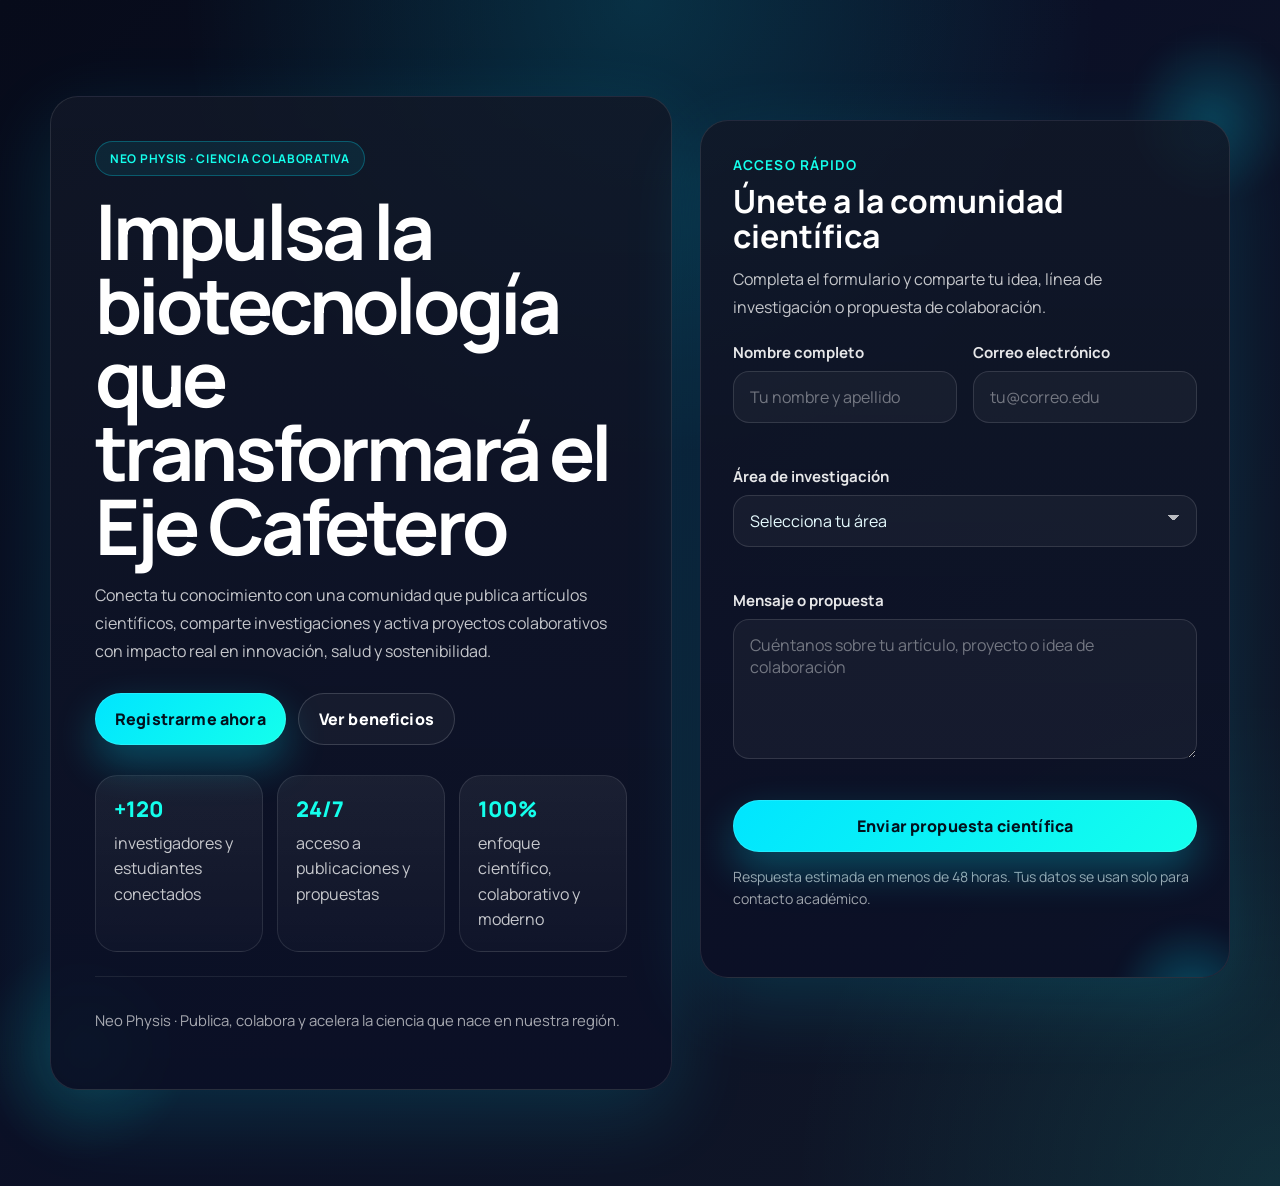
==== index.html @ 14979bfb "Quiz Frontend" ====
<!DOCTYPE html>
<html lang="es">
<head>
  <meta charset="UTF-8" />
  <meta name="viewport" content="width=device-width, initial-scale=1.0" />
  <meta name="description" content="Neo Physis: sección CTA con formulario para investigadores, estudiantes y divulgadores científicos." />
  <title>Neo Physis | CTA y Formulario</title>
  <link rel="preconnect" href="https://fonts.googleapis.com" />
  <link rel="preconnect" href="https://fonts.gstatic.com" crossorigin />
  <link href="https://fonts.googleapis.com/css2?family=Manrope:wght@400;500;600;700;800&display=swap" rel="stylesheet" />
  <link rel="stylesheet" href="styles.css" />
</head>
<body>
  <!-- Sección independiente, lista para incrustar en una landing page completa -->
  <main>
    <section class="neo-physis-cta" id="neo-physis-cta" aria-labelledby="neo-physis-cta-title">
      <div class="neo-physis-cta__orb neo-physis-cta__orb--one" aria-hidden="true"></div>
      <div class="neo-physis-cta__orb neo-physis-cta__orb--two" aria-hidden="true"></div>
      <div class="neo-physis-cta__grid" aria-hidden="true"></div>

      <div class="neo-physis-cta__container">
        <div class="neo-physis-cta__content">
          <span class="neo-physis-cta__eyebrow">Neo Physis · Ciencia colaborativa</span>

          <h1 class="neo-physis-cta__title" id="neo-physis-cta-title">
            Impulsa la biotecnología que transformará el Eje Cafetero
          </h1>

          <p class="neo-physis-cta__description">
            Conecta tu conocimiento con una comunidad que publica artículos científicos,
            comparte investigaciones y activa proyectos colaborativos con impacto real en
            innovación, salud y sostenibilidad.
          </p>

          <div class="neo-physis-cta__actions">
            <a class="neo-physis-cta__button neo-physis-cta__button--primary" href="#neo-physis-form">
              Registrarme ahora
            </a>
            <a class="neo-physis-cta__button neo-physis-cta__button--secondary" href="#neo-physis-benefits">
              Ver beneficios
            </a>
          </div>

          <div class="neo-physis-cta__benefits" id="neo-physis-benefits" aria-label="Beneficios de Neo Physis">
            <article class="neo-physis-cta__benefit-card">
              <span class="neo-physis-cta__benefit-value">+120</span>
              <p class="neo-physis-cta__benefit-text">investigadores y estudiantes conectados</p>
            </article>
            <article class="neo-physis-cta__benefit-card">
              <span class="neo-physis-cta__benefit-value">24/7</span>
              <p class="neo-physis-cta__benefit-text">acceso a publicaciones y propuestas</p>
            </article>
            <article class="neo-physis-cta__benefit-card">
              <span class="neo-physis-cta__benefit-value">100%</span>
              <p class="neo-physis-cta__benefit-text">enfoque científico, colaborativo y moderno</p>
            </article>
          </div>

          <footer class="neo-physis-cta__footer">
            <p>Neo Physis · Publica, colabora y acelera la ciencia que nace en nuestra región.</p>
          </footer>
        </div>

        <div class="neo-physis-form-card">
          <div class="neo-physis-form-card__header">
            <span class="neo-physis-form-card__tag">Acceso rápido</span>
            <h2 class="neo-physis-form-card__title">Únete a la comunidad científica</h2>
            <p class="neo-physis-form-card__text">
              Completa el formulario y comparte tu idea, línea de investigación o propuesta de colaboración.
            </p>
          </div>

          <form class="neo-physis-form" id="neo-physis-form" novalidate>
            <div class="neo-physis-form__grid">
              <div class="neo-physis-form__field">
                <label class="neo-physis-form__label" for="name">Nombre completo</label>
                <input class="neo-physis-form__input" type="text" id="name" name="name" placeholder="Tu nombre y apellido" required minlength="3" autocomplete="name" />
                <span class="neo-physis-form__feedback" aria-live="polite"></span>
              </div>

              <div class="neo-physis-form__field">
                <label class="neo-physis-form__label" for="email">Correo electrónico</label>
                <input class="neo-physis-form__input" type="email" id="email" name="email" placeholder="tu@correo.edu" required autocomplete="email" />
                <span class="neo-physis-form__feedback" aria-live="polite"></span>
              </div>

              <div class="neo-physis-form__field neo-physis-form__field--full">
                <label class="neo-physis-form__label" for="area">Área de investigación</label>
                <select class="neo-physis-form__input neo-physis-form__select" id="area" name="area" required>
                  <option value="" selected>Selecciona tu área</option>
                  <option value="biotecnologia-vegetal">Biotecnología vegetal</option>
                  <option value="microbiologia">Microbiología</option>
                  <option value="bioinformatica">Bioinformática</option>
                  <option value="salud-publica">Salud pública</option>
                  <option value="ciencias-ambientales">Ciencias ambientales</option>
                  <option value="otra">Otra área</option>
                </select>
                <span class="neo-physis-form__feedback" aria-live="polite"></span>
              </div>

              <div class="neo-physis-form__field neo-physis-form__field--full">
                <label class="neo-physis-form__label" for="message">Mensaje o propuesta</label>
                <textarea class="neo-physis-form__input neo-physis-form__textarea" id="message" name="message" rows="5" placeholder="Cuéntanos sobre tu artículo, proyecto o idea de colaboración" required minlength="20"></textarea>
                <span class="neo-physis-form__feedback" aria-live="polite"></span>
              </div>
            </div>

            <button class="neo-physis-form__submit" type="submit">
              Enviar propuesta científica
            </button>

            <p class="neo-physis-form__hint">Respuesta estimada en menos de 48 horas. Tus datos se usan solo para contacto académico.</p>
            <p class="neo-physis-form__status" id="neo-physis-form-status" aria-live="polite"></p>
          </form>
        </div>
      </div>
    </section>
  </main>

  <script src="script.js"></script>
</body>
</html>
---- styles.css ----
:root {
  color-scheme: dark;
  --bg: #0b1026;
  --bg-soft: rgba(17, 24, 39, 0.76);
  --panel: rgba(17, 24, 39, 0.78);
  --panel-border: rgba(255, 255, 255, 0.1);
  --text: #ffffff;
  --text-muted: rgba(255, 255, 255, 0.76);
  --accent: #00e5ff;
  --accent-strong: #14ffec;
  --accent-deep: #4ddcff;
  --danger: #ff6b6b;
  --success: #4dffb0;
  --shadow: 0 24px 80px rgba(0, 229, 255, 0.14);
  --radius-xl: 28px;
  --radius-lg: 22px;
  --radius-md: 16px;
  --radius-sm: 12px;
  --transition: 220ms ease;
  --font: 'Manrope', system-ui, -apple-system, BlinkMacSystemFont, 'Segoe UI', sans-serif;
}

* {
  box-sizing: border-box;
}

html {
  scroll-behavior: smooth;
}

body {
  margin: 0;
  min-height: 100vh;
  font-family: var(--font);
  color: var(--text);
  background:
    radial-gradient(circle at top, rgba(0, 229, 255, 0.16), transparent 34%),
    radial-gradient(circle at bottom right, rgba(20, 255, 236, 0.1), transparent 28%),
    linear-gradient(135deg, #070b1a 0%, #0b1026 45%, #111827 100%);
}

img,
svg {
  display: block;
  max-width: 100%;
}

a {
  color: inherit;
  text-decoration: none;
}

button,
input,
select,
textarea {
  font: inherit;
}

.neo-physis-cta {
  position: relative;
  overflow: hidden;
  padding: 72px 20px;
}

.neo-physis-cta__container {
  position: relative;
  z-index: 1;
  display: grid;
  gap: 24px;
  max-width: 1180px;
  margin: 0 auto;
}

.neo-physis-cta__content,
.neo-physis-form-card {
  border: 1px solid var(--panel-border);
  border-radius: var(--radius-xl);
  background: linear-gradient(180deg, rgba(17, 24, 39, 0.86), rgba(11, 16, 38, 0.92));
  backdrop-filter: blur(20px);
  box-shadow: var(--shadow);
}

.neo-physis-cta__content {
  padding: 28px;
}

.neo-physis-cta__eyebrow {
  display: inline-flex;
  align-items: center;
  gap: 10px;
  margin-bottom: 18px;
  padding: 8px 14px;
  border: 1px solid rgba(0, 229, 255, 0.28);
  border-radius: 999px;
  color: var(--accent-strong);
  background: rgba(0, 229, 255, 0.08);
  letter-spacing: 0.06em;
  text-transform: uppercase;
  font-size: 0.75rem;
  font-weight: 700;
}

.neo-physis-cta__title {
  margin: 0;
  max-width: 14ch;
  font-size: clamp(2.4rem, 7vw, 4.8rem);
  line-height: 0.96;
  letter-spacing: -0.05em;
}

.neo-physis-cta__description {
  margin: 18px 0 0;
  max-width: 60ch;
  color: var(--text-muted);
  font-size: 1rem;
  line-height: 1.75;
}

.neo-physis-cta__actions {
  display: flex;
  flex-direction: column;
  gap: 12px;
  margin-top: 28px;
}

.neo-physis-cta__button,
.neo-physis-form__submit {
  position: relative;
  display: inline-flex;
  align-items: center;
  justify-content: center;
  min-height: 52px;
  padding: 0 20px;
  border: 0;
  border-radius: 999px;
  font-weight: 800;
  letter-spacing: 0.01em;
  transition: transform var(--transition), box-shadow var(--transition), border-color var(--transition), background var(--transition);
  cursor: pointer;
}

.neo-physis-cta__button::before,
.neo-physis-form__submit::before {
  content: '';
  position: absolute;
  inset: 0;
  border-radius: inherit;
  background: linear-gradient(135deg, rgba(255, 255, 255, 0.2), transparent 55%);
  opacity: 0;
  transition: opacity var(--transition);
}

.neo-physis-cta__button:hover,
.neo-physis-cta__button:focus-visible,
.neo-physis-form__submit:hover,
.neo-physis-form__submit:focus-visible {
  transform: translateY(-2px);
}

.neo-physis-cta__button:hover::before,
.neo-physis-cta__button:focus-visible::before,
.neo-physis-form__submit:hover::before,
.neo-physis-form__submit:focus-visible::before {
  opacity: 1;
}

.neo-physis-cta__button:focus-visible,
.neo-physis-form__submit:focus-visible,
.neo-physis-form__input:focus-visible {
  outline: 3px solid rgba(20, 255, 236, 0.25);
  outline-offset: 3px;
}

.neo-physis-cta__button--primary,
.neo-physis-form__submit {
  color: #03111d;
  background: linear-gradient(135deg, var(--accent), var(--accent-strong));
  box-shadow: 0 18px 40px rgba(0, 229, 255, 0.28), 0 0 0 1px rgba(255, 255, 255, 0.12) inset;
}

.neo-physis-cta__button--secondary {
  color: var(--text);
  border: 1px solid rgba(255, 255, 255, 0.16);
  background: rgba(255, 255, 255, 0.04);
}

.neo-physis-cta__benefits {
  display: grid;
  gap: 14px;
  margin-top: 30px;
}

.neo-physis-cta__benefit-card {
  padding: 18px;
  border: 1px solid rgba(255, 255, 255, 0.1);
  border-radius: var(--radius-lg);
  background: linear-gradient(180deg, rgba(255, 255, 255, 0.06), rgba(255, 255, 255, 0.02));
  transition: transform var(--transition), border-color var(--transition), background var(--transition);
}

.neo-physis-cta__benefit-card:hover {
  transform: translateY(-4px);
  border-color: rgba(0, 229, 255, 0.28);
  background: linear-gradient(180deg, rgba(0, 229, 255, 0.08), rgba(255, 255, 255, 0.03));
}

.neo-physis-cta__benefit-value {
  display: block;
  margin-bottom: 8px;
  color: var(--accent-strong);
  font-size: 1.35rem;
  font-weight: 800;
}

.neo-physis-cta__benefit-text {
  margin: 0;
  color: var(--text-muted);
  line-height: 1.6;
}

.neo-physis-cta__footer {
  margin-top: 24px;
  padding-top: 18px;
  border-top: 1px solid rgba(255, 255, 255, 0.08);
  color: rgba(255, 255, 255, 0.64);
  font-size: 0.93rem;
}

.neo-physis-form-card {
  position: relative;
  padding: 24px;
  overflow: hidden;
}

.neo-physis-form-card::after {
  content: '';
  position: absolute;
  inset: auto -8% -12% auto;
  width: 160px;
  height: 160px;
  border-radius: 50%;
  background: radial-gradient(circle, rgba(0, 229, 255, 0.28), transparent 68%);
  filter: blur(8px);
  pointer-events: none;
}

.neo-physis-form-card__header {
  margin-bottom: 20px;
}

.neo-physis-form-card__tag {
  display: inline-flex;
  margin-bottom: 10px;
  color: var(--accent-strong);
  font-size: 0.85rem;
  font-weight: 700;
  letter-spacing: 0.08em;
  text-transform: uppercase;
}

.neo-physis-form-card__title {
  margin: 0;
  font-size: clamp(1.55rem, 4vw, 2rem);
  line-height: 1.1;
}

.neo-physis-form-card__text {
  margin: 12px 0 0;
  color: var(--text-muted);
  line-height: 1.7;
}

.neo-physis-form {
  position: relative;
  z-index: 1;
}

.neo-physis-form__grid {
  display: grid;
  gap: 16px;
}

.neo-physis-form__field {
  position: relative;
}

.neo-physis-form__field--full {
  grid-column: 1 / -1;
}

.neo-physis-form__label {
  display: inline-block;
  margin-bottom: 8px;
  color: rgba(255, 255, 255, 0.9);
  font-size: 0.94rem;
  font-weight: 700;
}

.neo-physis-form__input {
  width: 100%;
  min-height: 52px;
  padding: 14px 16px;
  border: 1px solid rgba(255, 255, 255, 0.12);
  border-radius: var(--radius-md);
  color: var(--text);
  background: rgba(255, 255, 255, 0.04);
  transition: border-color var(--transition), box-shadow var(--transition), background var(--transition), transform var(--transition);
}

.neo-physis-form__input::placeholder {
  color: rgba(255, 255, 255, 0.4);
}

.neo-physis-form__input:hover {
  border-color: rgba(0, 229, 255, 0.32);
}

.neo-physis-form__input:focus {
  border-color: rgba(20, 255, 236, 0.85);
  background: rgba(255, 255, 255, 0.07);
}

.neo-physis-form__textarea {
  resize: vertical;
  min-height: 140px;
}

.neo-physis-form__select {
  appearance: none;
  padding-right: 44px;
  color: #e6fbff;
  background-image:
    linear-gradient(45deg, transparent 50%, rgba(255, 255, 255, 0.7) 50%),
    linear-gradient(135deg, rgba(255, 255, 255, 0.7) 50%, transparent 50%);
  background-position:
    calc(100% - 22px) calc(50% - 3px),
    calc(100% - 16px) calc(50% - 3px);
  background-size: 6px 6px, 6px 6px;
  background-repeat: no-repeat;
}

.neo-physis-form__select option {
  color: #0b1026;
  background: #ffffff;
}

.neo-physis-form__select option:first-child {
  color: rgba(11, 16, 38, 0.62);
}

.neo-physis-form__feedback {
  display: block;
  min-height: 18px;
  margin-top: 8px;
  color: var(--danger);
  font-size: 0.82rem;
  line-height: 1.4;
}

.neo-physis-form__field.is-valid .neo-physis-form__input {
  border-color: rgba(77, 255, 176, 0.55);
  box-shadow: 0 0 0 1px rgba(77, 255, 176, 0.12) inset;
}

.neo-physis-form__field.is-invalid .neo-physis-form__input {
  border-color: rgba(255, 107, 107, 0.7);
  box-shadow: 0 0 0 1px rgba(255, 107, 107, 0.12) inset;
}

.neo-physis-form__submit {
  width: 100%;
  margin-top: 10px;
}

.neo-physis-form__hint {
  margin: 14px 0 0;
  color: rgba(255, 255, 255, 0.62);
  font-size: 0.88rem;
  line-height: 1.6;
}

.neo-physis-form__status {
  min-height: 24px;
  margin: 10px 0 0;
  font-weight: 700;
}

.neo-physis-form__status.is-success {
  color: var(--success);
}

.neo-physis-form__status.is-error {
  color: var(--danger);
}

.neo-physis-cta__orb {
  position: absolute;
  border-radius: 50%;
  filter: blur(10px);
  pointer-events: none;
  animation: floatGlow 10s ease-in-out infinite;
}

.neo-physis-cta__orb--one {
  top: 32px;
  right: -18px;
  width: 170px;
  height: 170px;
  background: radial-gradient(circle, rgba(0, 229, 255, 0.22), transparent 70%);
}

.neo-physis-cta__orb--two {
  bottom: 24px;
  left: -28px;
  width: 220px;
  height: 220px;
  background: radial-gradient(circle, rgba(20, 255, 236, 0.14), transparent 70%);
  animation-delay: -4s;
}

.neo-physis-cta__grid {
  position: absolute;
  inset: 0;
  background-image:
    linear-gradient(rgba(255, 255, 255, 0.03) 1px, transparent 1px),
    linear-gradient(90deg, rgba(255, 255, 255, 0.03) 1px, transparent 1px);
  background-size: 42px 42px;
  mask-image: linear-gradient(180deg, rgba(0, 0, 0, 0.35), transparent 88%);
  opacity: 0.35;
}

.neo-physis-cta,
.neo-physis-cta__content,
.neo-physis-form-card {
  animation: fadeInUp 900ms ease both;
}

.neo-physis-cta__content {
  animation-delay: 120ms;
}

.neo-physis-form-card {
  animation-delay: 240ms;
}

@keyframes floatGlow {
  0%,
  100% {
    transform: translateY(0) scale(1);
  }
  50% {
    transform: translateY(-14px) scale(1.04);
  }
}

@keyframes fadeInUp {
  from {
    opacity: 0;
    transform: translateY(20px);
  }
  to {
    opacity: 1;
    transform: translateY(0);
  }
}

@media (min-width: 768px) {
  .neo-physis-cta {
    padding: 96px 32px;
  }

  .neo-physis-cta__container {
    gap: 28px;
  }

  .neo-physis-cta__content {
    padding: 36px;
  }

  .neo-physis-cta__actions {
    flex-direction: row;
    flex-wrap: wrap;
  }

  .neo-physis-cta__benefits {
    grid-template-columns: repeat(3, minmax(0, 1fr));
  }

  .neo-physis-form-card {
    padding: 32px;
  }

  .neo-physis-form__grid {
    grid-template-columns: repeat(2, minmax(0, 1fr));
  }
}

@media (min-width: 1100px) {
  .neo-physis-cta__container {
    grid-template-columns: 1.08fr 0.92fr;
    align-items: start;
  }

  .neo-physis-cta__content {
    padding: 44px;
  }

  .neo-physis-form-card {
    position: sticky;
    top: 24px;
  }
}

@media (prefers-reduced-motion: reduce) {
  html {
    scroll-behavior: auto;
  }

  *,
  *::before,
  *::after {
    animation-duration: 0.01ms !important;
    animation-iteration-count: 1 !important;
    transition-duration: 0.01ms !important;
  }
}
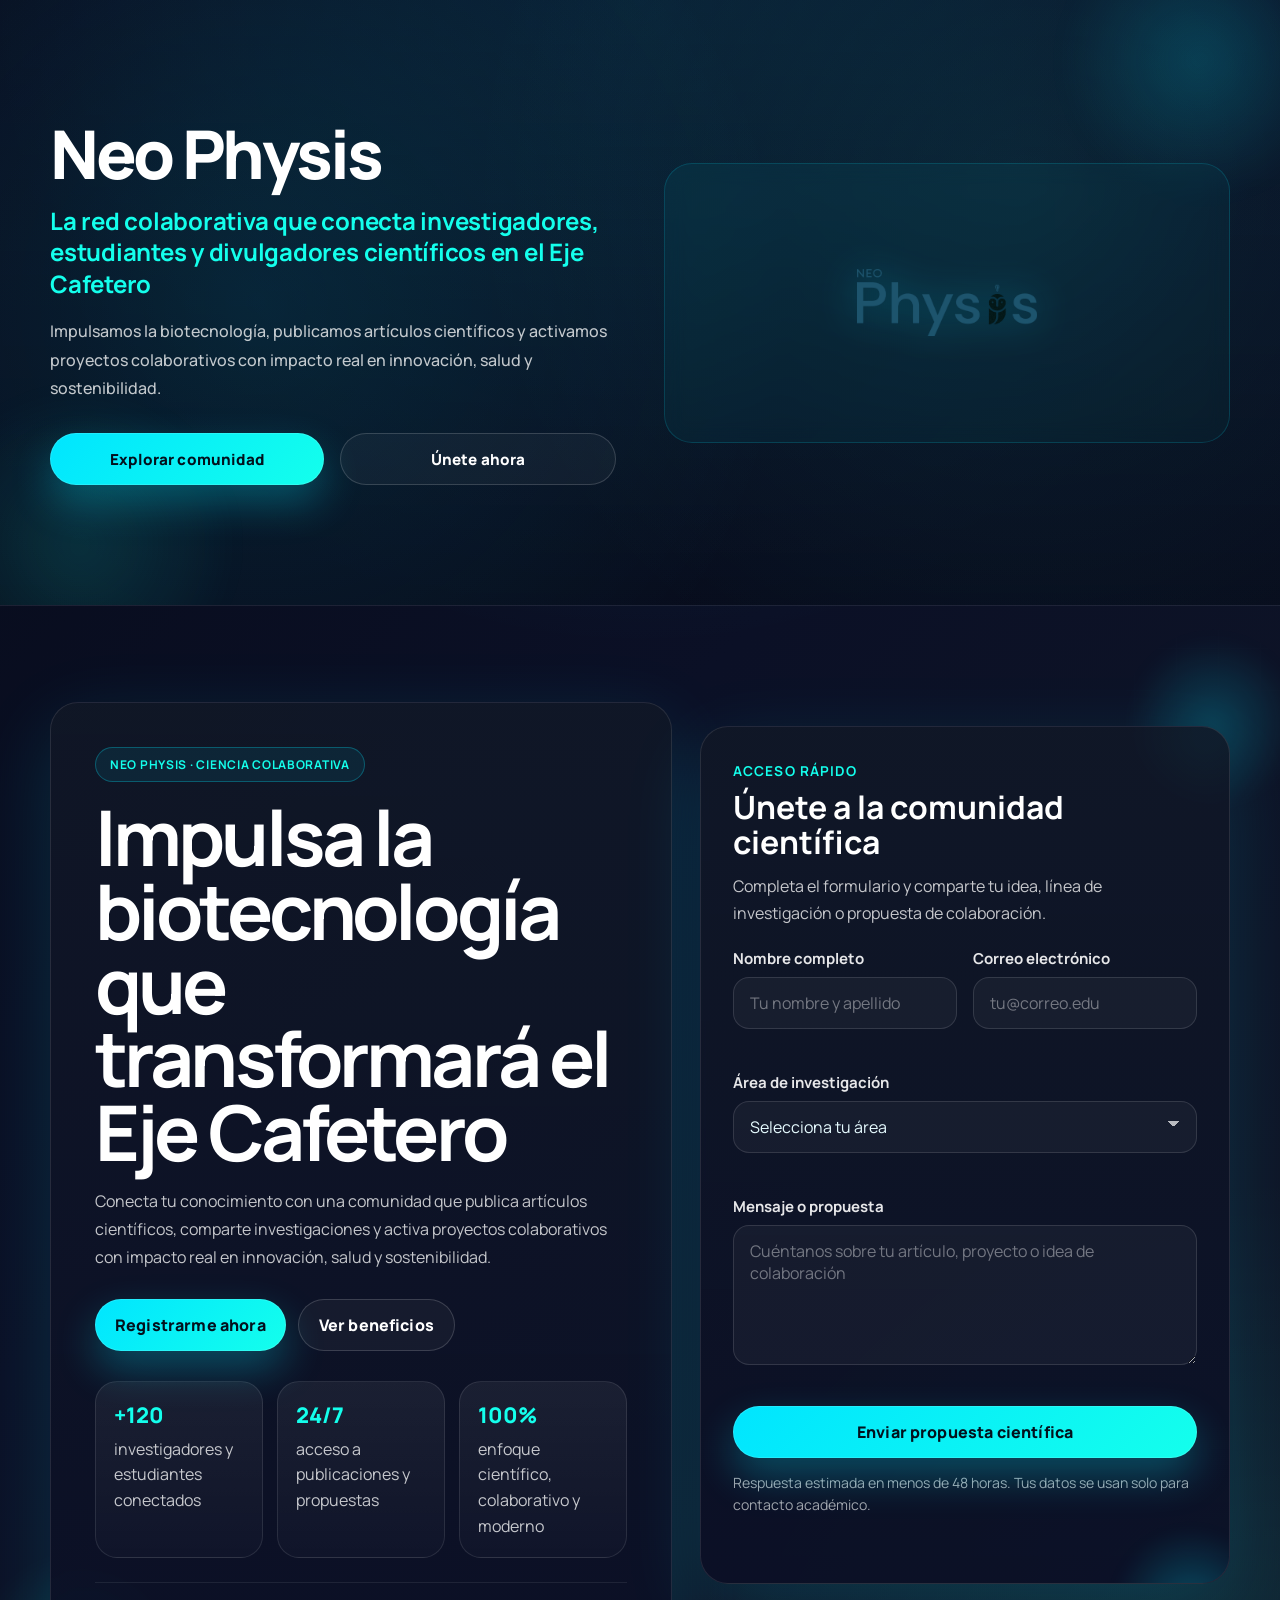
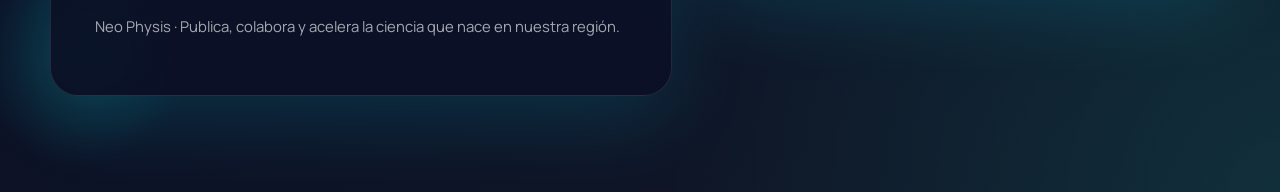
==== commit 239f4ce8: "feat: milomnz hero section developed, readme updated" ====
--- a/index.html
+++ b/index.html
@@ -11,8 +11,45 @@
   <link rel="stylesheet" href="styles.css" />
 </head>
 <body>
-  <!-- Sección independiente, lista para incrustar en una landing page completa -->
+  <!-- Sección de héroe con logo y propuesta de valor -->
   <main>
+    <header class="neo-physis-hero" id="neo-physis-hero" role="banner">
+      <div class="neo-physis-hero__container">
+        <div class="neo-physis-hero__content">
+          <div class="neo-physis-hero__logo-wrapper">
+            <img 
+              class="neo-physis-hero__logo" 
+              src="Logo2.png" 
+              alt="Logo Neo Physis - Ciencia colaborativa" 
+              width="120" 
+              height="120"
+              loading="eager"
+            />
+          </div>
+          
+          <div class="neo-physis-hero__text">
+            <h1 class="neo-physis-hero__main-title">Neo Physis</h1>
+            <p class="neo-physis-hero__subtitle">La red colaborativa que conecta investigadores, estudiantes y divulgadores científicos en el Eje Cafetero</p>
+            <p class="neo-physis-hero__description">Impulsamos la biotecnología, publicamos artículos científicos y activamos proyectos colaborativos con impacto real en innovación, salud y sostenibilidad.</p>
+            
+            <div class="neo-physis-hero__cta-buttons">
+              <a class="neo-physis-hero__button neo-physis-hero__button--primary" href="#neo-physis-cta">
+                Explorar comunidad
+              </a>
+              <a class="neo-physis-hero__button neo-physis-hero__button--secondary" href="#neo-physis-form">
+                Únete ahora
+              </a>
+            </div>
+          </div>
+        </div>
+      </div>
+      
+      <!-- Elementos decorativos de fondo -->
+      <div class="neo-physis-hero__orb neo-physis-hero__orb--primary" aria-hidden="true"></div>
+      <div class="neo-physis-hero__orb neo-physis-hero__orb--secondary" aria-hidden="true"></div>
+    </header>
+
+    <!-- Sección independiente, lista para incrustar en una landing page completa -->
     <section class="neo-physis-cta" id="neo-physis-cta" aria-labelledby="neo-physis-cta-title">
       <div class="neo-physis-cta__orb neo-physis-cta__orb--one" aria-hidden="true"></div>
       <div class="neo-physis-cta__orb neo-physis-cta__orb--two" aria-hidden="true"></div>
--- a/styles.css
+++ b/styles.css
@@ -57,6 +57,269 @@
   font: inherit;
 }
 
+/* ============================================
+   HERO SECTION - Semantic & BEM Structure
+   ============================================ */
+
+.neo-physis-hero {
+  position: relative;
+  overflow: hidden;
+  padding: 64px 20px;
+  background: linear-gradient(
+    180deg,
+    rgba(11, 16, 38, 0.5) 0%,
+    rgba(7, 11, 26, 0.8) 100%
+  );
+  border-bottom: 1px solid rgba(255, 255, 255, 0.08);
+}
+
+.neo-physis-hero::before {
+  content: '';
+  position: absolute;
+  inset: 0;
+  background:
+    radial-gradient(circle at 20% 50%, rgba(0, 229, 255, 0.1), transparent 50%),
+    radial-gradient(circle at 80% 30%, rgba(20, 255, 236, 0.08), transparent 50%);
+  pointer-events: none;
+}
+
+.neo-physis-hero__container {
+  position: relative;
+  z-index: 1;
+  max-width: 1180px;
+  margin: 0 auto;
+}
+
+.neo-physis-hero__content {
+  display: grid;
+  gap: 32px;
+  grid-template-columns: 1fr;
+  align-items: center;
+}
+
+.neo-physis-hero__logo-wrapper {
+  display: flex;
+  justify-content: center;
+  padding: 20px;
+  border-radius: var(--radius-xl);
+  border: 1px solid rgba(0, 229, 255, 0.16);
+  background: linear-gradient(
+    135deg,
+    rgba(0, 229, 255, 0.06),
+    rgba(20, 255, 236, 0.03)
+  );
+  backdrop-filter: blur(10px);
+  animation: fadeInUp 900ms ease both;
+}
+
+.neo-physis-hero__logo {
+  width: 120px;
+  height: 120px;
+  object-fit: contain;
+  filter: drop-shadow(0 0 20px rgba(0, 229, 255, 0.3));
+  transition: transform 300ms ease, filter 300ms ease;
+}
+
+.neo-physis-hero__logo-wrapper:hover .neo-physis-hero__logo {
+  transform: scale(1.05);
+  filter: drop-shadow(0 0 30px rgba(0, 229, 255, 0.5));
+}
+
+.neo-physis-hero__text {
+  display: flex;
+  flex-direction: column;
+  gap: 18px;
+}
+
+.neo-physis-hero__main-title {
+  margin: 0;
+  font-size: clamp(2.4rem, 8vw, 3.8rem);
+  line-height: 1;
+  letter-spacing: -0.05em;
+  font-weight: 800;
+  color: var(--text);
+  animation: fadeInUp 900ms ease both;
+  animation-delay: 100ms;
+}
+
+.neo-physis-hero__subtitle {
+  margin: 0;
+  font-size: clamp(1.1rem, 4vw, 1.4rem);
+  line-height: 1.3;
+  letter-spacing: -0.01em;
+  color: var(--accent-strong);
+  font-weight: 700;
+  animation: fadeInUp 900ms ease both;
+  animation-delay: 200ms;
+}
+
+.neo-physis-hero__description {
+  margin: 0;
+  max-width: 65ch;
+  font-size: 1rem;
+  line-height: 1.8;
+  color: var(--text-muted);
+  font-weight: 500;
+  animation: fadeInUp 900ms ease both;
+  animation-delay: 300ms;
+}
+
+.neo-physis-hero__cta-buttons {
+  display: flex;
+  flex-direction: column;
+  gap: 12px;
+  margin-top: 12px;
+  animation: fadeInUp 900ms ease both;
+  animation-delay: 400ms;
+}
+
+.neo-physis-hero__button,
+.neo-physis-hero__button--primary,
+.neo-physis-hero__button--secondary {
+  position: relative;
+  display: inline-flex;
+  align-items: center;
+  justify-content: center;
+  min-height: 52px;
+  padding: 0 24px;
+  border: 0;
+  border-radius: 999px;
+  font-weight: 800;
+  letter-spacing: 0.01em;
+  font-size: 0.95rem;
+  transition: transform var(--transition), box-shadow var(--transition), border-color var(--transition), background var(--transition);
+  cursor: pointer;
+  text-align: center;
+  white-space: nowrap;
+}
+
+.neo-physis-hero__button::before {
+  content: '';
+  position: absolute;
+  inset: 0;
+  border-radius: inherit;
+  background: linear-gradient(135deg, rgba(255, 255, 255, 0.2), transparent 55%);
+  opacity: 0;
+  transition: opacity var(--transition);
+}
+
+.neo-physis-hero__button--primary {
+  color: #03111d;
+  background: linear-gradient(135deg, var(--accent), var(--accent-strong));
+  box-shadow: 0 18px 40px rgba(0, 229, 255, 0.28), 0 0 0 1px rgba(255, 255, 255, 0.12) inset;
+}
+
+.neo-physis-hero__button--secondary {
+  color: var(--text);
+  border: 1px solid rgba(255, 255, 255, 0.16);
+  background: rgba(255, 255, 255, 0.04);
+}
+
+.neo-physis-hero__button:hover,
+.neo-physis-hero__button:focus-visible {
+  transform: translateY(-2px);
+}
+
+.neo-physis-hero__button:hover::before,
+.neo-physis-hero__button:focus-visible::before {
+  opacity: 1;
+}
+
+.neo-physis-hero__button:focus-visible {
+  outline: 3px solid rgba(20, 255, 236, 0.25);
+  outline-offset: 3px;
+}
+
+.neo-physis-hero__button--secondary:hover,
+.neo-physis-hero__button--secondary:focus-visible {
+  border-color: rgba(0, 229, 255, 0.32);
+  background: rgba(0, 229, 255, 0.08);
+}
+
+/* Decorative orbs for hero section */
+.neo-physis-hero__orb {
+  position: absolute;
+  border-radius: 50%;
+  filter: blur(12px);
+  pointer-events: none;
+  animation: floatGlow 12s ease-in-out infinite;
+}
+
+.neo-physis-hero__orb--primary {
+  top: -80px;
+  right: -60px;
+  width: 280px;
+  height: 280px;
+  background: radial-gradient(circle, rgba(0, 229, 255, 0.18), transparent 70%);
+}
+
+.neo-physis-hero__orb--secondary {
+  bottom: -100px;
+  left: -80px;
+  width: 320px;
+  height: 320px;
+  background: radial-gradient(circle, rgba(20, 255, 236, 0.12), transparent 70%);
+  animation-delay: -6s;
+}
+
+/* Responsive design for hero section */
+@media (min-width: 768px) {
+  .neo-physis-hero {
+    padding: 96px 32px;
+  }
+
+  .neo-physis-hero__content {
+    grid-template-columns: 1fr 1fr;
+    gap: 48px;
+  }
+
+  .neo-physis-hero__logo-wrapper {
+    order: 2;
+    padding: 32px;
+    min-height: 280px;
+    display: flex;
+    align-items: center;
+    justify-content: center;
+  }
+
+  .neo-physis-hero__logo {
+    width: 160px;
+    height: 160px;
+  }
+
+  .neo-physis-hero__text {
+    order: 1;
+  }
+
+  .neo-physis-hero__cta-buttons {
+    flex-direction: row;
+    gap: 16px;
+  }
+
+  .neo-physis-hero__button {
+    flex: 1;
+  }
+}
+
+@media (min-width: 1024px) {
+  .neo-physis-hero {
+    padding: 120px 32px;
+  }
+
+  .neo-physis-hero__logo {
+    width: 180px;
+    height: 180px;
+  }
+
+  .neo-physis-hero__main-title {
+    font-size: clamp(2.8rem, 10vw, 4.2rem);
+  }
+
+  .neo-physis-hero__subtitle {
+    font-size: clamp(1.2rem, 3vw, 1.5rem);
+  }
+}
+
 .neo-physis-cta {
   position: relative;
   overflow: hidden;
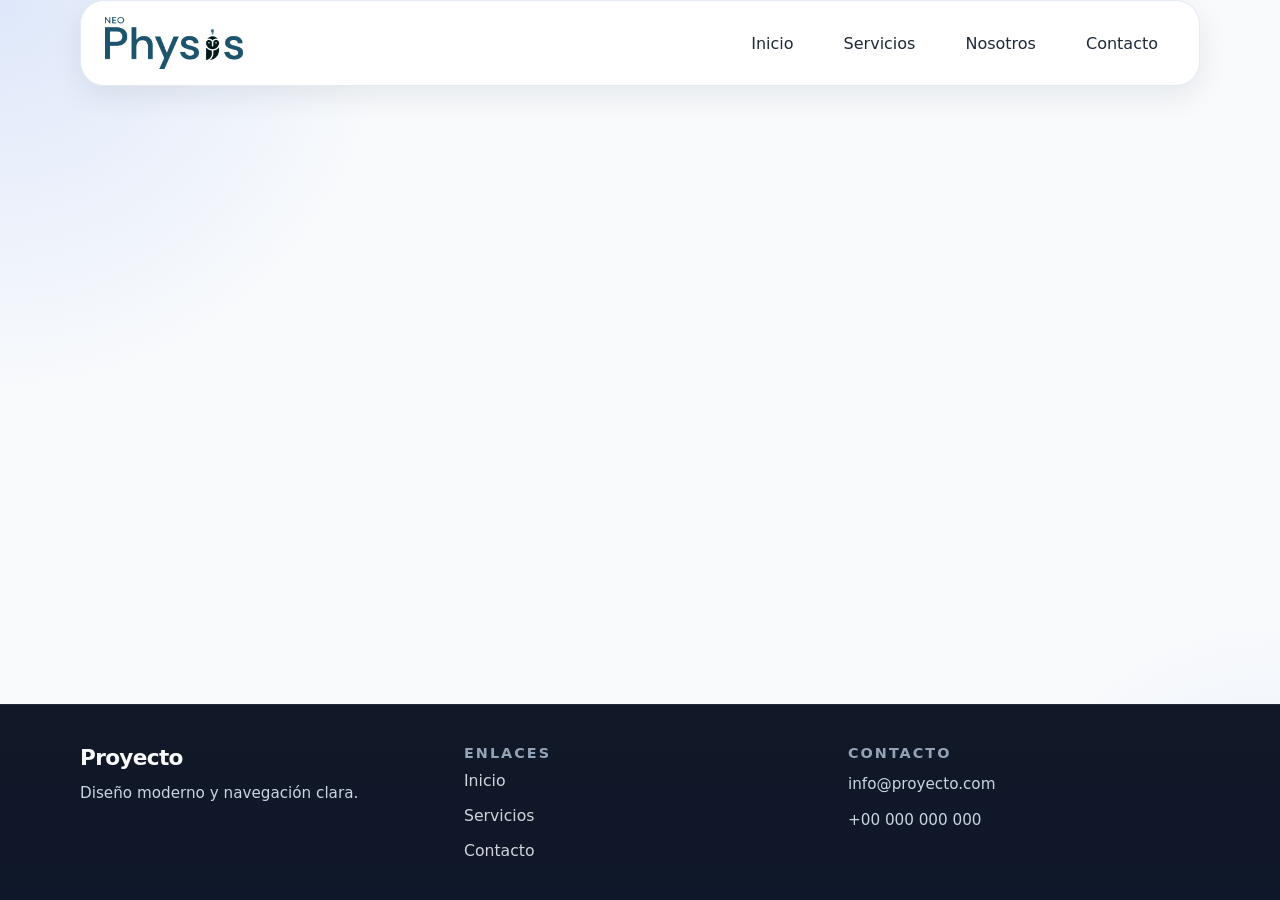
==== commit 423d6b1a: "Update of navbar and footer" ====
--- a/index.html
+++ b/index.html
@@ -1,159 +1,56 @@
 <!DOCTYPE html>
 <html lang="es">
-<head>
-  <meta charset="UTF-8" />
-  <meta name="viewport" content="width=device-width, initial-scale=1.0" />
-  <meta name="description" content="Neo Physis: sección CTA con formulario para investigadores, estudiantes y divulgadores científicos." />
-  <title>Neo Physis | CTA y Formulario</title>
-  <link rel="preconnect" href="https://fonts.googleapis.com" />
-  <link rel="preconnect" href="https://fonts.gstatic.com" crossorigin />
-  <link href="https://fonts.googleapis.com/css2?family=Manrope:wght@400;500;600;700;800&display=swap" rel="stylesheet" />
-  <link rel="stylesheet" href="styles.css" />
-</head>
-<body>
-  <!-- Sección de héroe con logo y propuesta de valor -->
-  <main>
-    <header class="neo-physis-hero" id="neo-physis-hero" role="banner">
-      <div class="neo-physis-hero__container">
-        <div class="neo-physis-hero__content">
-          <div class="neo-physis-hero__logo-wrapper">
-            <img 
-              class="neo-physis-hero__logo" 
-              src="Logo2.png" 
-              alt="Logo Neo Physis - Ciencia colaborativa" 
-              width="120" 
-              height="120"
-              loading="eager"
-            />
-          </div>
-          
-          <div class="neo-physis-hero__text">
-            <h1 class="neo-physis-hero__main-title">Neo Physis</h1>
-            <p class="neo-physis-hero__subtitle">La red colaborativa que conecta investigadores, estudiantes y divulgadores científicos en el Eje Cafetero</p>
-            <p class="neo-physis-hero__description">Impulsamos la biotecnología, publicamos artículos científicos y activamos proyectos colaborativos con impacto real en innovación, salud y sostenibilidad.</p>
-            
-            <div class="neo-physis-hero__cta-buttons">
-              <a class="neo-physis-hero__button neo-physis-hero__button--primary" href="#neo-physis-cta">
-                Explorar comunidad
-              </a>
-              <a class="neo-physis-hero__button neo-physis-hero__button--secondary" href="#neo-physis-form">
-                Únete ahora
-              </a>
-            </div>
-          </div>
+  <head>
+    <meta charset="UTF-8" />
+    <meta name="viewport" content="width=device-width, initial-scale=1.0" />
+    <title>Navbar y Footer</title>
+    <link rel="stylesheet" href="styles.css" />
+  </head>
+  <body>
+    <header>
+      <nav class="navbar" aria-label="Navegación principal">
+        <div class="navbar__brand">
+          <a href="#inicio">
+            <img src="logo/Logo2.png" alt="Logotipo" class="navbar__logo" />
+          </a>
+        </div>
+        <button class="navbar__toggle" aria-controls="navbar-menu" aria-expanded="false" aria-label="Abrir menú">
+          <span></span>
+          <span></span>
+          <span></span>
+        </button>
+        <div class="navbar__menu" id="navbar-menu">
+          <ul class="navbar__list">
+            <li class="navbar__item"><a href="#inicio" class="navbar__link">Inicio</a></li>
+            <li class="navbar__item"><a href="#servicios" class="navbar__link">Servicios</a></li>
+            <li class="navbar__item"><a href="#nosotros" class="navbar__link">Nosotros</a></li>
+            <li class="navbar__item"><a href="#contacto" class="navbar__link">Contacto</a></li>
+          </ul>
+        </div>
+      </nav>
+    </header>
+    <main></main>
+    <footer class="site-footer">
+      <div class="container footer__grid">
+        <div class="footer__brand">
+          <p class="footer__brand-name">Proyecto</p>
+          <p class="footer__brand-text">Diseño moderno y navegación clara.</p>
+        </div>
+        <nav class="footer__nav" aria-label="Enlaces de pie de página">
+          <p class="footer__title">Enlaces</p>
+          <ul class="footer__links">
+            <li><a href="#inicio">Inicio</a></li>
+            <li><a href="#servicios">Servicios</a></li>
+            <li><a href="#contacto">Contacto</a></li>
+          </ul>
+        </nav>
+        <div class="footer__contact">
+          <p class="footer__title">Contacto</p>
+          <p class="footer__text">info@proyecto.com</p>
+          <p class="footer__text">+00 000 000 000</p>
         </div>
       </div>
-      
-      <!-- Elementos decorativos de fondo -->
-      <div class="neo-physis-hero__orb neo-physis-hero__orb--primary" aria-hidden="true"></div>
-      <div class="neo-physis-hero__orb neo-physis-hero__orb--secondary" aria-hidden="true"></div>
-    </header>
-
-    <!-- Sección independiente, lista para incrustar en una landing page completa -->
-    <section class="neo-physis-cta" id="neo-physis-cta" aria-labelledby="neo-physis-cta-title">
-      <div class="neo-physis-cta__orb neo-physis-cta__orb--one" aria-hidden="true"></div>
-      <div class="neo-physis-cta__orb neo-physis-cta__orb--two" aria-hidden="true"></div>
-      <div class="neo-physis-cta__grid" aria-hidden="true"></div>
-
-      <div class="neo-physis-cta__container">
-        <div class="neo-physis-cta__content">
-          <span class="neo-physis-cta__eyebrow">Neo Physis · Ciencia colaborativa</span>
-
-          <h1 class="neo-physis-cta__title" id="neo-physis-cta-title">
-            Impulsa la biotecnología que transformará el Eje Cafetero
-          </h1>
-
-          <p class="neo-physis-cta__description">
-            Conecta tu conocimiento con una comunidad que publica artículos científicos,
-            comparte investigaciones y activa proyectos colaborativos con impacto real en
-            innovación, salud y sostenibilidad.
-          </p>
-
-          <div class="neo-physis-cta__actions">
-            <a class="neo-physis-cta__button neo-physis-cta__button--primary" href="#neo-physis-form">
-              Registrarme ahora
-            </a>
-            <a class="neo-physis-cta__button neo-physis-cta__button--secondary" href="#neo-physis-benefits">
-              Ver beneficios
-            </a>
-          </div>
-
-          <div class="neo-physis-cta__benefits" id="neo-physis-benefits" aria-label="Beneficios de Neo Physis">
-            <article class="neo-physis-cta__benefit-card">
-              <span class="neo-physis-cta__benefit-value">+120</span>
-              <p class="neo-physis-cta__benefit-text">investigadores y estudiantes conectados</p>
-            </article>
-            <article class="neo-physis-cta__benefit-card">
-              <span class="neo-physis-cta__benefit-value">24/7</span>
-              <p class="neo-physis-cta__benefit-text">acceso a publicaciones y propuestas</p>
-            </article>
-            <article class="neo-physis-cta__benefit-card">
-              <span class="neo-physis-cta__benefit-value">100%</span>
-              <p class="neo-physis-cta__benefit-text">enfoque científico, colaborativo y moderno</p>
-            </article>
-          </div>
-
-          <footer class="neo-physis-cta__footer">
-            <p>Neo Physis · Publica, colabora y acelera la ciencia que nace en nuestra región.</p>
-          </footer>
-        </div>
-
-        <div class="neo-physis-form-card">
-          <div class="neo-physis-form-card__header">
-            <span class="neo-physis-form-card__tag">Acceso rápido</span>
-            <h2 class="neo-physis-form-card__title">Únete a la comunidad científica</h2>
-            <p class="neo-physis-form-card__text">
-              Completa el formulario y comparte tu idea, línea de investigación o propuesta de colaboración.
-            </p>
-          </div>
-
-          <form class="neo-physis-form" id="neo-physis-form" novalidate>
-            <div class="neo-physis-form__grid">
-              <div class="neo-physis-form__field">
-                <label class="neo-physis-form__label" for="name">Nombre completo</label>
-                <input class="neo-physis-form__input" type="text" id="name" name="name" placeholder="Tu nombre y apellido" required minlength="3" autocomplete="name" />
-                <span class="neo-physis-form__feedback" aria-live="polite"></span>
-              </div>
-
-              <div class="neo-physis-form__field">
-                <label class="neo-physis-form__label" for="email">Correo electrónico</label>
-                <input class="neo-physis-form__input" type="email" id="email" name="email" placeholder="tu@correo.edu" required autocomplete="email" />
-                <span class="neo-physis-form__feedback" aria-live="polite"></span>
-              </div>
-
-              <div class="neo-physis-form__field neo-physis-form__field--full">
-                <label class="neo-physis-form__label" for="area">Área de investigación</label>
-                <select class="neo-physis-form__input neo-physis-form__select" id="area" name="area" required>
-                  <option value="" selected>Selecciona tu área</option>
-                  <option value="biotecnologia-vegetal">Biotecnología vegetal</option>
-                  <option value="microbiologia">Microbiología</option>
-                  <option value="bioinformatica">Bioinformática</option>
-                  <option value="salud-publica">Salud pública</option>
-                  <option value="ciencias-ambientales">Ciencias ambientales</option>
-                  <option value="otra">Otra área</option>
-                </select>
-                <span class="neo-physis-form__feedback" aria-live="polite"></span>
-              </div>
-
-              <div class="neo-physis-form__field neo-physis-form__field--full">
-                <label class="neo-physis-form__label" for="message">Mensaje o propuesta</label>
-                <textarea class="neo-physis-form__input neo-physis-form__textarea" id="message" name="message" rows="5" placeholder="Cuéntanos sobre tu artículo, proyecto o idea de colaboración" required minlength="20"></textarea>
-                <span class="neo-physis-form__feedback" aria-live="polite"></span>
-              </div>
-            </div>
-
-            <button class="neo-physis-form__submit" type="submit">
-              Enviar propuesta científica
-            </button>
-
-            <p class="neo-physis-form__hint">Respuesta estimada en menos de 48 horas. Tus datos se usan solo para contacto académico.</p>
-            <p class="neo-physis-form__status" id="neo-physis-form-status" aria-live="polite"></p>
-          </form>
-        </div>
-      </div>
-    </section>
-  </main>
-
-  <script src="script.js"></script>
-</body>
+    </footer>
+    <script src="script.js"></script>
+  </body>
 </html>
--- a/styles.css
+++ b/styles.css
@@ -1,23 +1,10 @@
 :root {
-  color-scheme: dark;
-  --bg: #0b1026;
-  --bg-soft: rgba(17, 24, 39, 0.76);
-  --panel: rgba(17, 24, 39, 0.78);
-  --panel-border: rgba(255, 255, 255, 0.1);
-  --text: #ffffff;
-  --text-muted: rgba(255, 255, 255, 0.76);
-  --accent: #00e5ff;
-  --accent-strong: #14ffec;
-  --accent-deep: #4ddcff;
-  --danger: #ff6b6b;
-  --success: #4dffb0;
-  --shadow: 0 24px 80px rgba(0, 229, 255, 0.14);
-  --radius-xl: 28px;
-  --radius-lg: 22px;
-  --radius-md: 16px;
-  --radius-sm: 12px;
-  --transition: 220ms ease;
-  --font: 'Manrope', system-ui, -apple-system, BlinkMacSystemFont, 'Segoe UI', sans-serif;
+  --bg: #ffffff;
+  --text: #1f2937;
+  --primary: #2563eb;
+  --surface: #f8fafc;
+  --border: #e2e8f0;
+  --shadow: 0 10px 30px rgba(15, 23, 42, 0.08);
 }
 
 * {
@@ -31,760 +18,262 @@
 body {
   margin: 0;
   min-height: 100vh;
-  font-family: var(--font);
+  display: flex;
+  flex-direction: column;
+  font-family: Inter, system-ui, -apple-system, BlinkMacSystemFont, "Segoe UI", sans-serif;
+  background: radial-gradient(circle at top left, rgba(37, 99, 235, 0.12), transparent 25%),
+    radial-gradient(circle at bottom right, rgba(37, 99, 235, 0.08), transparent 18%),
+    var(--surface);
   color: var(--text);
-  background:
-    radial-gradient(circle at top, rgba(0, 229, 255, 0.16), transparent 34%),
-    radial-gradient(circle at bottom right, rgba(20, 255, 236, 0.1), transparent 28%),
-    linear-gradient(135deg, #070b1a 0%, #0b1026 45%, #111827 100%);
-}
-
-img,
-svg {
+}
+
+img {
+  max-width: 100%;
   display: block;
-  max-width: 100%;
-}
-
-a {
-  color: inherit;
-  text-decoration: none;
-}
-
-button,
-input,
-select,
-textarea {
-  font: inherit;
-}
-
-/* ============================================
-   HERO SECTION - Semantic & BEM Structure
-   ============================================ */
-
-.neo-physis-hero {
-  position: relative;
-  overflow: hidden;
-  padding: 64px 20px;
-  background: linear-gradient(
-    180deg,
-    rgba(11, 16, 38, 0.5) 0%,
-    rgba(7, 11, 26, 0.8) 100%
-  );
-  border-bottom: 1px solid rgba(255, 255, 255, 0.08);
-}
-
-.neo-physis-hero::before {
-  content: '';
-  position: absolute;
-  inset: 0;
-  background:
-    radial-gradient(circle at 20% 50%, rgba(0, 229, 255, 0.1), transparent 50%),
-    radial-gradient(circle at 80% 30%, rgba(20, 255, 236, 0.08), transparent 50%);
-  pointer-events: none;
-}
-
-.neo-physis-hero__container {
-  position: relative;
-  z-index: 1;
-  max-width: 1180px;
+}
+
+main {
+  flex: 1;
+}
+
+.container {
+  width: min(1120px, calc(100% - 2rem));
   margin: 0 auto;
 }
 
-.neo-physis-hero__content {
-  display: grid;
-  gap: 32px;
-  grid-template-columns: 1fr;
+.navbar {
+  position: sticky;
+  top: 1rem;
+  z-index: 10;
+  display: flex;
   align-items: center;
-}
-
-.neo-physis-hero__logo-wrapper {
-  display: flex;
-  justify-content: center;
-  padding: 20px;
-  border-radius: var(--radius-xl);
-  border: 1px solid rgba(0, 229, 255, 0.16);
-  background: linear-gradient(
-    135deg,
-    rgba(0, 229, 255, 0.06),
-    rgba(20, 255, 236, 0.03)
-  );
-  backdrop-filter: blur(10px);
-  animation: fadeInUp 900ms ease both;
-}
-
-.neo-physis-hero__logo {
-  width: 120px;
-  height: 120px;
-  object-fit: contain;
-  filter: drop-shadow(0 0 20px rgba(0, 229, 255, 0.3));
-  transition: transform 300ms ease, filter 300ms ease;
-}
-
-.neo-physis-hero__logo-wrapper:hover .neo-physis-hero__logo {
-  transform: scale(1.05);
-  filter: drop-shadow(0 0 30px rgba(0, 229, 255, 0.5));
-}
-
-.neo-physis-hero__text {
-  display: flex;
-  flex-direction: column;
-  gap: 18px;
-}
-
-.neo-physis-hero__main-title {
-  margin: 0;
-  font-size: clamp(2.4rem, 8vw, 3.8rem);
-  line-height: 1;
-  letter-spacing: -0.05em;
-  font-weight: 800;
-  color: var(--text);
-  animation: fadeInUp 900ms ease both;
-  animation-delay: 100ms;
-}
-
-.neo-physis-hero__subtitle {
-  margin: 0;
-  font-size: clamp(1.1rem, 4vw, 1.4rem);
-  line-height: 1.3;
-  letter-spacing: -0.01em;
-  color: var(--accent-strong);
-  font-weight: 700;
-  animation: fadeInUp 900ms ease both;
-  animation-delay: 200ms;
-}
-
-.neo-physis-hero__description {
-  margin: 0;
-  max-width: 65ch;
-  font-size: 1rem;
-  line-height: 1.8;
-  color: var(--text-muted);
-  font-weight: 500;
-  animation: fadeInUp 900ms ease both;
-  animation-delay: 300ms;
-}
-
-.neo-physis-hero__cta-buttons {
-  display: flex;
-  flex-direction: column;
-  gap: 12px;
-  margin-top: 12px;
-  animation: fadeInUp 900ms ease both;
-  animation-delay: 400ms;
-}
-
-.neo-physis-hero__button,
-.neo-physis-hero__button--primary,
-.neo-physis-hero__button--secondary {
-  position: relative;
+  justify-content: space-between;
+  gap: 1rem;
+  margin: 0 auto;
+  max-width: min(1120px, calc(100% - 2rem));
+  padding: 1rem 1.5rem;
+  background: rgba(255, 255, 255, 0.98);
+  border: 1px solid rgba(226, 232, 240, 0.9);
+  border-radius: 24px;
+  box-shadow: var(--shadow);
+  backdrop-filter: blur(16px);
+  transition: transform 0.3s ease, border-color 0.3s ease;
+}
+
+.navbar:hover {
+  transform: translateY(-1px);
+  border-color: rgba(37, 99, 235, 0.24);
+}
+
+.navbar__brand {
+  display: flex;
+  align-items: center;
+}
+
+.navbar__logo {
+  height: 52px;
+  width: auto;
+}
+
+.navbar__toggle {
+  display: none;
+  border: none;
+  background: transparent;
+  cursor: pointer;
+  padding: 0.5rem;
+}
+
+.navbar__toggle span {
+  display: block;
+  width: 24px;
+  height: 2px;
+  margin: 5px 0;
+  background: var(--text);
+  transition: transform 0.25s ease, opacity 0.25s ease;
+}
+
+.navbar__menu {
+  display: flex;
+}
+
+.navbar__list {
+  margin: 0;
+  padding: 0;
+  list-style: none;
+  display: flex;
+  gap: 1rem;
+}
+
+.navbar__link {
   display: inline-flex;
   align-items: center;
   justify-content: center;
-  min-height: 52px;
-  padding: 0 24px;
-  border: 0;
-  border-radius: 999px;
-  font-weight: 800;
-  letter-spacing: 0.01em;
+  padding: 0.75rem 1rem;
+  text-decoration: none;
+  color: var(--text);
+  font-weight: 500;
+  border-radius: 9999px;
+  border: 1px solid transparent;
+  transition: color 0.2s ease, background-color 0.2s ease, border-color 0.2s ease;
+}
+
+.navbar__link:hover,
+.navbar__link--active {
+  color: var(--primary);
+  background: rgba(37, 99, 235, 0.08);
+  border-color: rgba(37, 99, 235, 0.2);
+}
+
+.navbar__toggle[aria-expanded="true"] span:nth-child(1) {
+  transform: translateY(7px) rotate(45deg);
+}
+
+.navbar__toggle[aria-expanded="true"] span:nth-child(2) {
+  opacity: 0;
+}
+
+.navbar__toggle[aria-expanded="true"] span:nth-child(3) {
+  transform: translateY(-7px) rotate(-45deg);
+}
+
+.section {
+  padding: clamp(3rem, 5vw, 6rem) 0;
+  background: var(--bg);
+  border-bottom: 1px solid var(--border);
+}
+
+.section:nth-of-type(even) {
+  background: #f8fafc;
+}
+
+.section h1,
+.section h2 {
+  margin: 0 0 1rem;
+  font-weight: 700;
+  letter-spacing: -0.03em;
+}
+
+.section h1 {
+  font-size: clamp(2.1rem, 4vw, 3rem);
+}
+
+.section h2 {
+  font-size: clamp(1.75rem, 3.5vw, 2.3rem);
+}
+
+.site-footer {
+  width: 100%;
+  background: linear-gradient(180deg, #111827 0%, #0f172a 100%);
+  color: #f8fafc;
+  padding: 2.5rem 0;
+  margin-top: auto;
+  border-top: 1px solid rgba(255, 255, 255, 0.08);
+}
+
+.footer__grid {
+  display: grid;
+  grid-template-columns: repeat(3, minmax(0, 1fr));
+  gap: 2rem;
+  align-items: flex-start;
+}
+
+.footer__brand,
+.footer__nav,
+.footer__contact {
+  display: flex;
+  flex-direction: column;
+  gap: 0.6rem;
+}
+
+.footer__brand-name {
+  margin: 0;
+  font-size: 1.35rem;
+  font-weight: 700;
+  letter-spacing: -0.03em;
+}
+
+.footer__brand-text,
+.footer__text {
+  margin: 0;
+  color: #cbd5e1;
   font-size: 0.95rem;
-  transition: transform var(--transition), box-shadow var(--transition), border-color var(--transition), background var(--transition);
-  cursor: pointer;
-  text-align: center;
-  white-space: nowrap;
-}
-
-.neo-physis-hero__button::before {
-  content: '';
-  position: absolute;
-  inset: 0;
-  border-radius: inherit;
-  background: linear-gradient(135deg, rgba(255, 255, 255, 0.2), transparent 55%);
-  opacity: 0;
-  transition: opacity var(--transition);
-}
-
-.neo-physis-hero__button--primary {
-  color: #03111d;
-  background: linear-gradient(135deg, var(--accent), var(--accent-strong));
-  box-shadow: 0 18px 40px rgba(0, 229, 255, 0.28), 0 0 0 1px rgba(255, 255, 255, 0.12) inset;
-}
-
-.neo-physis-hero__button--secondary {
-  color: var(--text);
-  border: 1px solid rgba(255, 255, 255, 0.16);
-  background: rgba(255, 255, 255, 0.04);
-}
-
-.neo-physis-hero__button:hover,
-.neo-physis-hero__button:focus-visible {
-  transform: translateY(-2px);
-}
-
-.neo-physis-hero__button:hover::before,
-.neo-physis-hero__button:focus-visible::before {
-  opacity: 1;
-}
-
-.neo-physis-hero__button:focus-visible {
-  outline: 3px solid rgba(20, 255, 236, 0.25);
-  outline-offset: 3px;
-}
-
-.neo-physis-hero__button--secondary:hover,
-.neo-physis-hero__button--secondary:focus-visible {
-  border-color: rgba(0, 229, 255, 0.32);
-  background: rgba(0, 229, 255, 0.08);
-}
-
-/* Decorative orbs for hero section */
-.neo-physis-hero__orb {
-  position: absolute;
-  border-radius: 50%;
-  filter: blur(12px);
-  pointer-events: none;
-  animation: floatGlow 12s ease-in-out infinite;
-}
-
-.neo-physis-hero__orb--primary {
-  top: -80px;
-  right: -60px;
-  width: 280px;
-  height: 280px;
-  background: radial-gradient(circle, rgba(0, 229, 255, 0.18), transparent 70%);
-}
-
-.neo-physis-hero__orb--secondary {
-  bottom: -100px;
-  left: -80px;
-  width: 320px;
-  height: 320px;
-  background: radial-gradient(circle, rgba(20, 255, 236, 0.12), transparent 70%);
-  animation-delay: -6s;
-}
-
-/* Responsive design for hero section */
-@media (min-width: 768px) {
-  .neo-physis-hero {
-    padding: 96px 32px;
-  }
-
-  .neo-physis-hero__content {
-    grid-template-columns: 1fr 1fr;
-    gap: 48px;
-  }
-
-  .neo-physis-hero__logo-wrapper {
-    order: 2;
-    padding: 32px;
-    min-height: 280px;
-    display: flex;
-    align-items: center;
-    justify-content: center;
-  }
-
-  .neo-physis-hero__logo {
-    width: 160px;
-    height: 160px;
-  }
-
-  .neo-physis-hero__text {
-    order: 1;
-  }
-
-  .neo-physis-hero__cta-buttons {
-    flex-direction: row;
-    gap: 16px;
-  }
-
-  .neo-physis-hero__button {
-    flex: 1;
-  }
-}
-
-@media (min-width: 1024px) {
-  .neo-physis-hero {
-    padding: 120px 32px;
-  }
-
-  .neo-physis-hero__logo {
-    width: 180px;
-    height: 180px;
-  }
-
-  .neo-physis-hero__main-title {
-    font-size: clamp(2.8rem, 10vw, 4.2rem);
-  }
-
-  .neo-physis-hero__subtitle {
-    font-size: clamp(1.2rem, 3vw, 1.5rem);
-  }
-}
-
-.neo-physis-cta {
-  position: relative;
-  overflow: hidden;
-  padding: 72px 20px;
-}
-
-.neo-physis-cta__container {
-  position: relative;
-  z-index: 1;
-  display: grid;
-  gap: 24px;
-  max-width: 1180px;
-  margin: 0 auto;
-}
-
-.neo-physis-cta__content,
-.neo-physis-form-card {
-  border: 1px solid var(--panel-border);
-  border-radius: var(--radius-xl);
-  background: linear-gradient(180deg, rgba(17, 24, 39, 0.86), rgba(11, 16, 38, 0.92));
-  backdrop-filter: blur(20px);
-  box-shadow: var(--shadow);
-}
-
-.neo-physis-cta__content {
-  padding: 28px;
-}
-
-.neo-physis-cta__eyebrow {
-  display: inline-flex;
-  align-items: center;
-  gap: 10px;
-  margin-bottom: 18px;
-  padding: 8px 14px;
-  border: 1px solid rgba(0, 229, 255, 0.28);
-  border-radius: 999px;
-  color: var(--accent-strong);
-  background: rgba(0, 229, 255, 0.08);
-  letter-spacing: 0.06em;
+  line-height: 1.75;
+}
+
+.footer__title {
+  margin: 0;
+  color: #94a3b8;
+  font-size: 0.9rem;
+  font-weight: 600;
   text-transform: uppercase;
-  font-size: 0.75rem;
-  font-weight: 700;
-}
-
-.neo-physis-cta__title {
-  margin: 0;
-  max-width: 14ch;
-  font-size: clamp(2.4rem, 7vw, 4.8rem);
-  line-height: 0.96;
-  letter-spacing: -0.05em;
-}
-
-.neo-physis-cta__description {
-  margin: 18px 0 0;
-  max-width: 60ch;
-  color: var(--text-muted);
-  font-size: 1rem;
-  line-height: 1.75;
-}
-
-.neo-physis-cta__actions {
+  letter-spacing: 0.14em;
+}
+
+.footer__links {
   display: flex;
   flex-direction: column;
-  gap: 12px;
-  margin-top: 28px;
-}
-
-.neo-physis-cta__button,
-.neo-physis-form__submit {
-  position: relative;
-  display: inline-flex;
-  align-items: center;
-  justify-content: center;
-  min-height: 52px;
-  padding: 0 20px;
-  border: 0;
-  border-radius: 999px;
-  font-weight: 800;
-  letter-spacing: 0.01em;
-  transition: transform var(--transition), box-shadow var(--transition), border-color var(--transition), background var(--transition);
-  cursor: pointer;
-}
-
-.neo-physis-cta__button::before,
-.neo-physis-form__submit::before {
-  content: '';
-  position: absolute;
-  inset: 0;
-  border-radius: inherit;
-  background: linear-gradient(135deg, rgba(255, 255, 255, 0.2), transparent 55%);
-  opacity: 0;
-  transition: opacity var(--transition);
-}
-
-.neo-physis-cta__button:hover,
-.neo-physis-cta__button:focus-visible,
-.neo-physis-form__submit:hover,
-.neo-physis-form__submit:focus-visible {
-  transform: translateY(-2px);
-}
-
-.neo-physis-cta__button:hover::before,
-.neo-physis-cta__button:focus-visible::before,
-.neo-physis-form__submit:hover::before,
-.neo-physis-form__submit:focus-visible::before {
-  opacity: 1;
-}
-
-.neo-physis-cta__button:focus-visible,
-.neo-physis-form__submit:focus-visible,
-.neo-physis-form__input:focus-visible {
-  outline: 3px solid rgba(20, 255, 236, 0.25);
-  outline-offset: 3px;
-}
-
-.neo-physis-cta__button--primary,
-.neo-physis-form__submit {
-  color: #03111d;
-  background: linear-gradient(135deg, var(--accent), var(--accent-strong));
-  box-shadow: 0 18px 40px rgba(0, 229, 255, 0.28), 0 0 0 1px rgba(255, 255, 255, 0.12) inset;
-}
-
-.neo-physis-cta__button--secondary {
-  color: var(--text);
-  border: 1px solid rgba(255, 255, 255, 0.16);
-  background: rgba(255, 255, 255, 0.04);
-}
-
-.neo-physis-cta__benefits {
-  display: grid;
-  gap: 14px;
-  margin-top: 30px;
-}
-
-.neo-physis-cta__benefit-card {
-  padding: 18px;
-  border: 1px solid rgba(255, 255, 255, 0.1);
-  border-radius: var(--radius-lg);
-  background: linear-gradient(180deg, rgba(255, 255, 255, 0.06), rgba(255, 255, 255, 0.02));
-  transition: transform var(--transition), border-color var(--transition), background var(--transition);
-}
-
-.neo-physis-cta__benefit-card:hover {
-  transform: translateY(-4px);
-  border-color: rgba(0, 229, 255, 0.28);
-  background: linear-gradient(180deg, rgba(0, 229, 255, 0.08), rgba(255, 255, 255, 0.03));
-}
-
-.neo-physis-cta__benefit-value {
-  display: block;
-  margin-bottom: 8px;
-  color: var(--accent-strong);
-  font-size: 1.35rem;
-  font-weight: 800;
-}
-
-.neo-physis-cta__benefit-text {
-  margin: 0;
-  color: var(--text-muted);
-  line-height: 1.6;
-}
-
-.neo-physis-cta__footer {
-  margin-top: 24px;
-  padding-top: 18px;
-  border-top: 1px solid rgba(255, 255, 255, 0.08);
-  color: rgba(255, 255, 255, 0.64);
-  font-size: 0.93rem;
-}
-
-.neo-physis-form-card {
-  position: relative;
-  padding: 24px;
-  overflow: hidden;
-}
-
-.neo-physis-form-card::after {
-  content: '';
-  position: absolute;
-  inset: auto -8% -12% auto;
-  width: 160px;
-  height: 160px;
-  border-radius: 50%;
-  background: radial-gradient(circle, rgba(0, 229, 255, 0.28), transparent 68%);
-  filter: blur(8px);
-  pointer-events: none;
-}
-
-.neo-physis-form-card__header {
-  margin-bottom: 20px;
-}
-
-.neo-physis-form-card__tag {
-  display: inline-flex;
-  margin-bottom: 10px;
-  color: var(--accent-strong);
-  font-size: 0.85rem;
-  font-weight: 700;
-  letter-spacing: 0.08em;
-  text-transform: uppercase;
-}
-
-.neo-physis-form-card__title {
-  margin: 0;
-  font-size: clamp(1.55rem, 4vw, 2rem);
-  line-height: 1.1;
-}
-
-.neo-physis-form-card__text {
-  margin: 12px 0 0;
-  color: var(--text-muted);
-  line-height: 1.7;
-}
-
-.neo-physis-form {
-  position: relative;
-  z-index: 1;
-}
-
-.neo-physis-form__grid {
-  display: grid;
-  gap: 16px;
-}
-
-.neo-physis-form__field {
-  position: relative;
-}
-
-.neo-physis-form__field--full {
-  grid-column: 1 / -1;
-}
-
-.neo-physis-form__label {
-  display: inline-block;
-  margin-bottom: 8px;
-  color: rgba(255, 255, 255, 0.9);
-  font-size: 0.94rem;
-  font-weight: 700;
-}
-
-.neo-physis-form__input {
-  width: 100%;
-  min-height: 52px;
-  padding: 14px 16px;
-  border: 1px solid rgba(255, 255, 255, 0.12);
-  border-radius: var(--radius-md);
-  color: var(--text);
-  background: rgba(255, 255, 255, 0.04);
-  transition: border-color var(--transition), box-shadow var(--transition), background var(--transition), transform var(--transition);
-}
-
-.neo-physis-form__input::placeholder {
-  color: rgba(255, 255, 255, 0.4);
-}
-
-.neo-physis-form__input:hover {
-  border-color: rgba(0, 229, 255, 0.32);
-}
-
-.neo-physis-form__input:focus {
-  border-color: rgba(20, 255, 236, 0.85);
-  background: rgba(255, 255, 255, 0.07);
-}
-
-.neo-physis-form__textarea {
-  resize: vertical;
-  min-height: 140px;
-}
-
-.neo-physis-form__select {
-  appearance: none;
-  padding-right: 44px;
-  color: #e6fbff;
-  background-image:
-    linear-gradient(45deg, transparent 50%, rgba(255, 255, 255, 0.7) 50%),
-    linear-gradient(135deg, rgba(255, 255, 255, 0.7) 50%, transparent 50%);
-  background-position:
-    calc(100% - 22px) calc(50% - 3px),
-    calc(100% - 16px) calc(50% - 3px);
-  background-size: 6px 6px, 6px 6px;
-  background-repeat: no-repeat;
-}
-
-.neo-physis-form__select option {
-  color: #0b1026;
-  background: #ffffff;
-}
-
-.neo-physis-form__select option:first-child {
-  color: rgba(11, 16, 38, 0.62);
-}
-
-.neo-physis-form__feedback {
-  display: block;
-  min-height: 18px;
-  margin-top: 8px;
-  color: var(--danger);
-  font-size: 0.82rem;
-  line-height: 1.4;
-}
-
-.neo-physis-form__field.is-valid .neo-physis-form__input {
-  border-color: rgba(77, 255, 176, 0.55);
-  box-shadow: 0 0 0 1px rgba(77, 255, 176, 0.12) inset;
-}
-
-.neo-physis-form__field.is-invalid .neo-physis-form__input {
-  border-color: rgba(255, 107, 107, 0.7);
-  box-shadow: 0 0 0 1px rgba(255, 107, 107, 0.12) inset;
-}
-
-.neo-physis-form__submit {
-  width: 100%;
-  margin-top: 10px;
-}
-
-.neo-physis-form__hint {
-  margin: 14px 0 0;
-  color: rgba(255, 255, 255, 0.62);
-  font-size: 0.88rem;
-  line-height: 1.6;
-}
-
-.neo-physis-form__status {
-  min-height: 24px;
-  margin: 10px 0 0;
-  font-weight: 700;
-}
-
-.neo-physis-form__status.is-success {
-  color: var(--success);
-}
-
-.neo-physis-form__status.is-error {
-  color: var(--danger);
-}
-
-.neo-physis-cta__orb {
-  position: absolute;
-  border-radius: 50%;
-  filter: blur(10px);
-  pointer-events: none;
-  animation: floatGlow 10s ease-in-out infinite;
-}
-
-.neo-physis-cta__orb--one {
-  top: 32px;
-  right: -18px;
-  width: 170px;
-  height: 170px;
-  background: radial-gradient(circle, rgba(0, 229, 255, 0.22), transparent 70%);
-}
-
-.neo-physis-cta__orb--two {
-  bottom: 24px;
-  left: -28px;
-  width: 220px;
-  height: 220px;
-  background: radial-gradient(circle, rgba(20, 255, 236, 0.14), transparent 70%);
-  animation-delay: -4s;
-}
-
-.neo-physis-cta__grid {
-  position: absolute;
-  inset: 0;
-  background-image:
-    linear-gradient(rgba(255, 255, 255, 0.03) 1px, transparent 1px),
-    linear-gradient(90deg, rgba(255, 255, 255, 0.03) 1px, transparent 1px);
-  background-size: 42px 42px;
-  mask-image: linear-gradient(180deg, rgba(0, 0, 0, 0.35), transparent 88%);
-  opacity: 0.35;
-}
-
-.neo-physis-cta,
-.neo-physis-cta__content,
-.neo-physis-form-card {
-  animation: fadeInUp 900ms ease both;
-}
-
-.neo-physis-cta__content {
-  animation-delay: 120ms;
-}
-
-.neo-physis-form-card {
-  animation-delay: 240ms;
-}
-
-@keyframes floatGlow {
-  0%,
-  100% {
-    transform: translateY(0) scale(1);
-  }
-  50% {
-    transform: translateY(-14px) scale(1.04);
-  }
-}
-
-@keyframes fadeInUp {
-  from {
-    opacity: 0;
-    transform: translateY(20px);
-  }
-  to {
-    opacity: 1;
-    transform: translateY(0);
-  }
-}
-
-@media (min-width: 768px) {
-  .neo-physis-cta {
-    padding: 96px 32px;
-  }
-
-  .neo-physis-cta__container {
-    gap: 28px;
-  }
-
-  .neo-physis-cta__content {
-    padding: 36px;
-  }
-
-  .neo-physis-cta__actions {
-    flex-direction: row;
+  gap: 0.75rem;
+  margin: 0;
+  padding: 0;
+  list-style: none;
+}
+
+.footer__links a {
+  color: #e2e8f0;
+  text-decoration: none;
+  font-size: 0.98rem;
+  transition: color 0.2s ease;
+}
+
+.footer__links a:hover {
+  color: #ffffff;
+}
+
+.footer__links {
+  display: flex;
+  gap: 1rem;
+  margin: 0;
+  padding: 0;
+  list-style: none;
+}
+
+.footer__links a {
+  color: #d1d5db;
+  text-decoration: none;
+}
+
+.footer__links a:hover {
+  color: #ffffff;
+}
+
+@media (max-width: 768px) {
+  .navbar {
     flex-wrap: wrap;
   }
 
-  .neo-physis-cta__benefits {
-    grid-template-columns: repeat(3, minmax(0, 1fr));
-  }
-
-  .neo-physis-form-card {
-    padding: 32px;
-  }
-
-  .neo-physis-form__grid {
-    grid-template-columns: repeat(2, minmax(0, 1fr));
-  }
-}
-
-@media (min-width: 1100px) {
-  .neo-physis-cta__container {
-    grid-template-columns: 1.08fr 0.92fr;
-    align-items: start;
-  }
-
-  .neo-physis-cta__content {
-    padding: 44px;
-  }
-
-  .neo-physis-form-card {
-    position: sticky;
-    top: 24px;
-  }
-}
-
-@media (prefers-reduced-motion: reduce) {
-  html {
-    scroll-behavior: auto;
-  }
-
-  *,
-  *::before,
-  *::after {
-    animation-duration: 0.01ms !important;
-    animation-iteration-count: 1 !important;
-    transition-duration: 0.01ms !important;
-  }
-}
+  .navbar__toggle {
+    display: inline-flex;
+  }
+
+  .navbar__menu {
+    width: 100%;
+    overflow: hidden;
+    max-height: 0;
+    transition: max-height 0.3s ease;
+  }
+
+  .navbar__menu.open {
+    max-height: 280px;
+  }
+
+  .navbar__list {
+    flex-direction: column;
+    gap: 1rem;
+    margin-top: 1rem;
+  }
+
+  .footer__content {
+    flex-direction: column;
+    align-items: flex-start;
+  }
+}
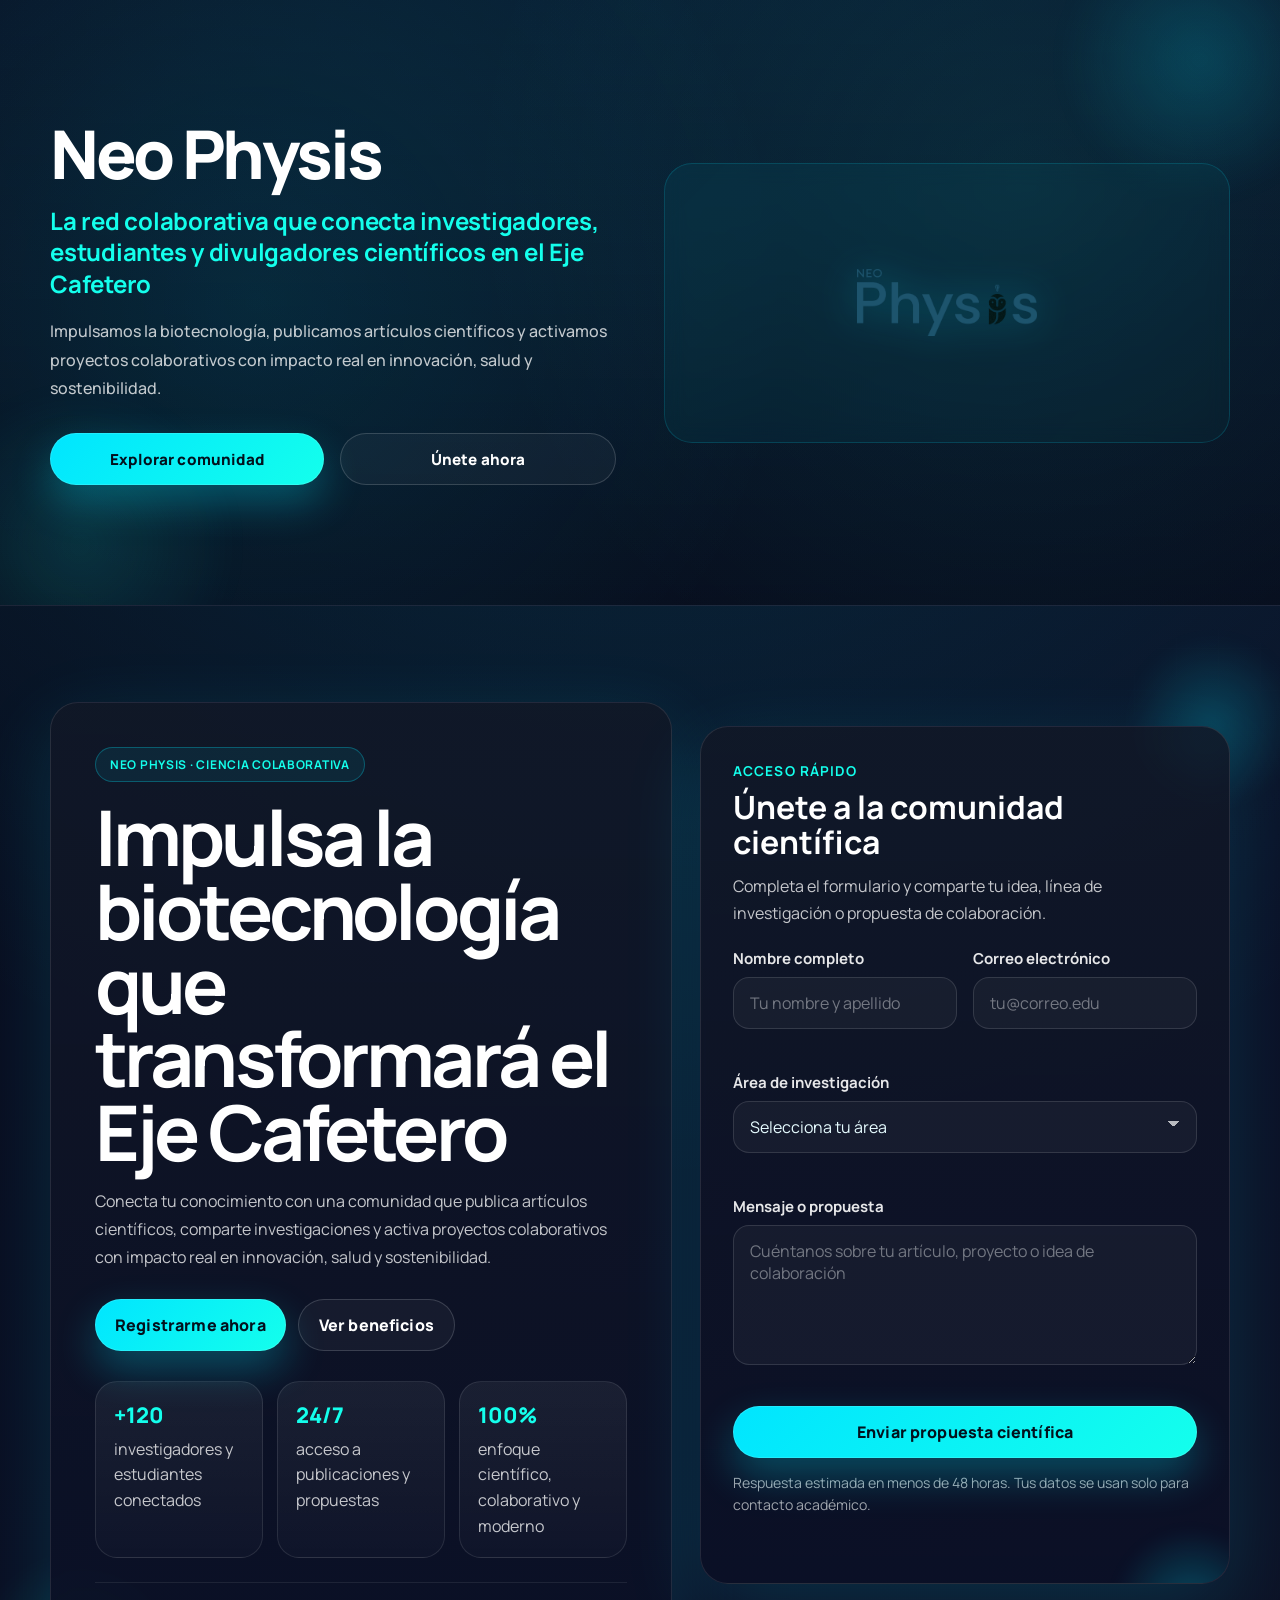
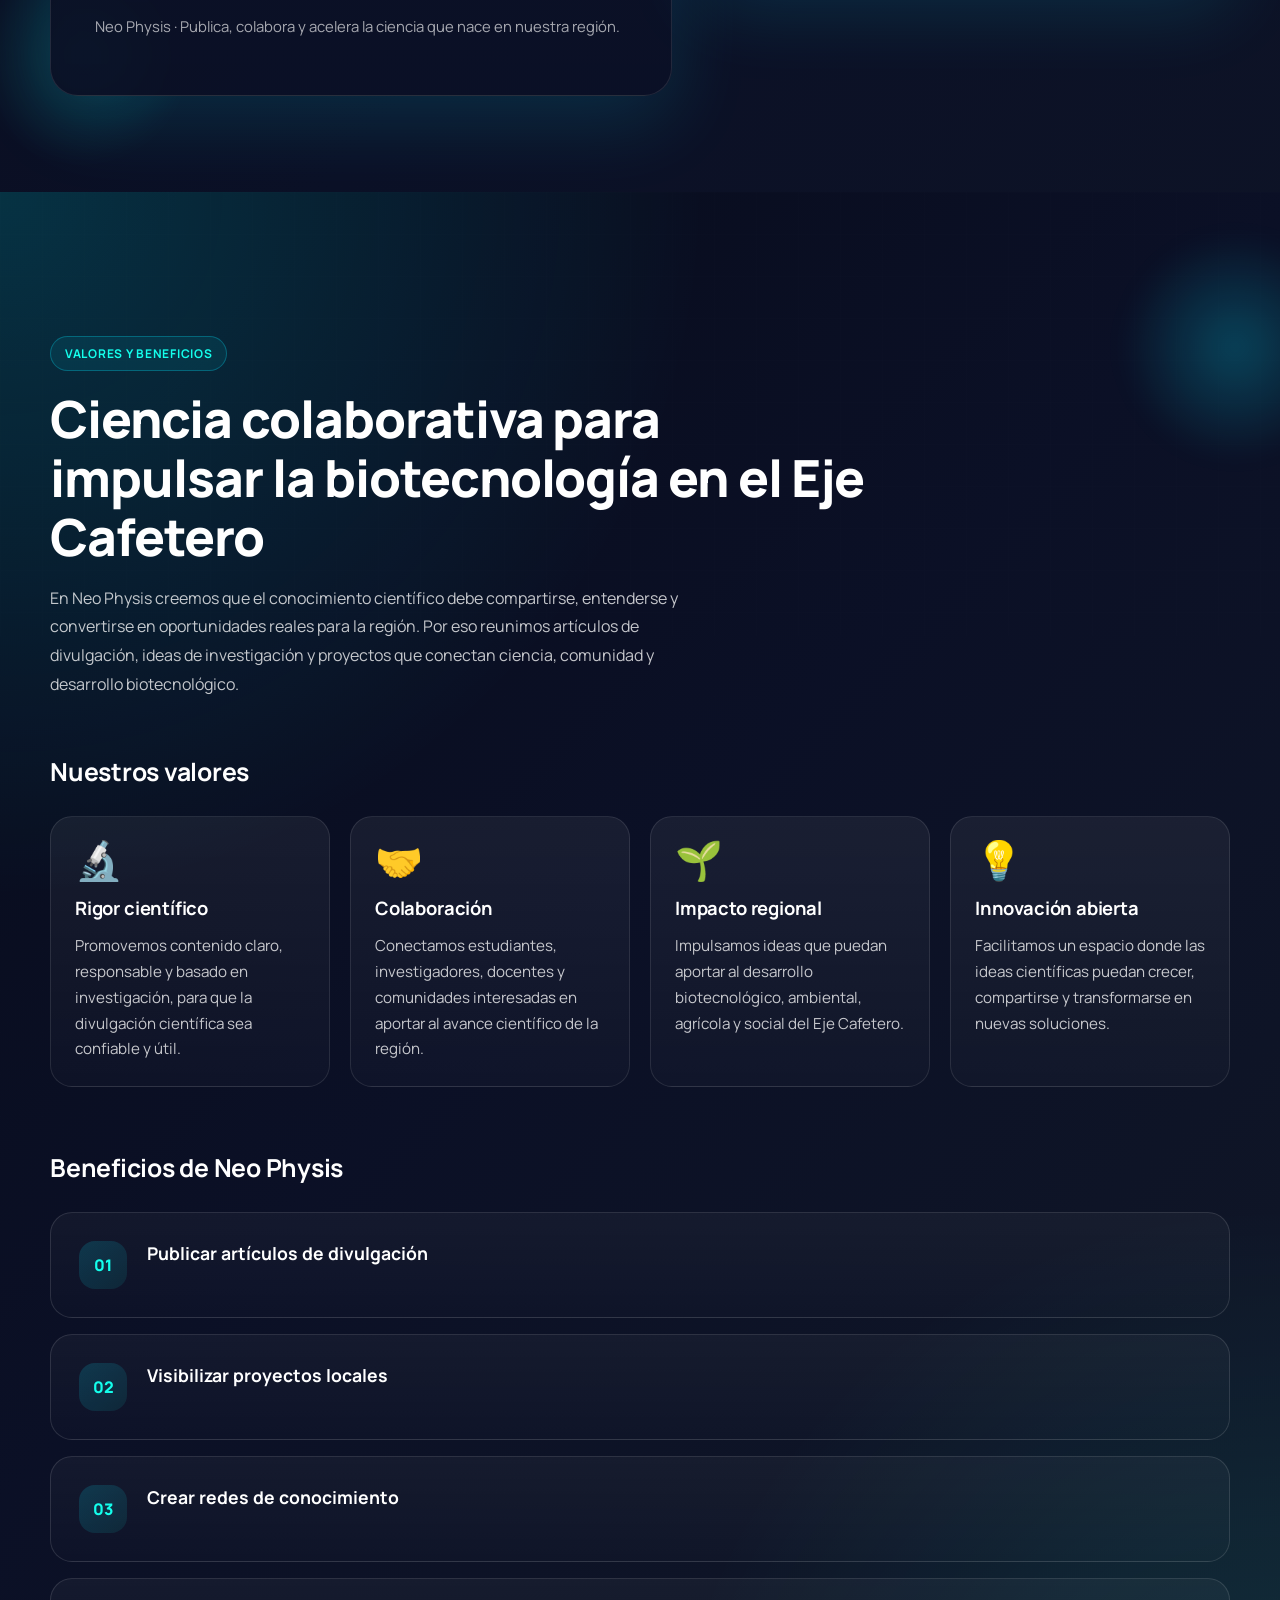
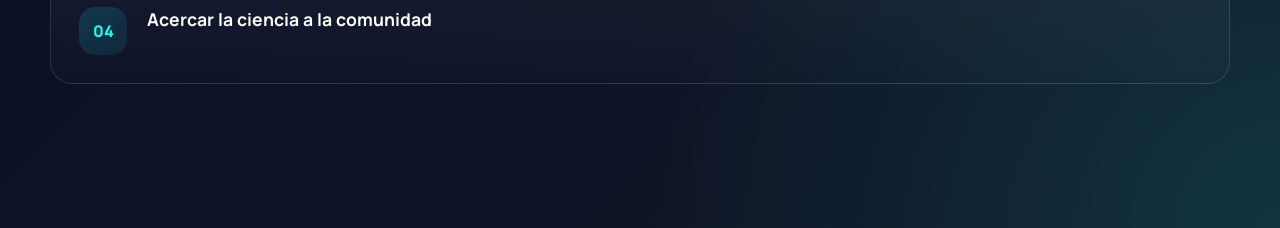
==== commit 5fd73ee9: "feat: integrate valores_beneficios section from feature branch" ====
--- a/index.html
+++ b/index.html
@@ -1,56 +1,278 @@
 <!DOCTYPE html>
 <html lang="es">
-  <head>
-    <meta charset="UTF-8" />
-    <meta name="viewport" content="width=device-width, initial-scale=1.0" />
-    <title>Navbar y Footer</title>
-    <link rel="stylesheet" href="styles.css" />
-  </head>
-  <body>
-    <header>
-      <nav class="navbar" aria-label="Navegación principal">
-        <div class="navbar__brand">
-          <a href="#inicio">
-            <img src="logo/Logo2.png" alt="Logotipo" class="navbar__logo" />
-          </a>
-        </div>
-        <button class="navbar__toggle" aria-controls="navbar-menu" aria-expanded="false" aria-label="Abrir menú">
-          <span></span>
-          <span></span>
-          <span></span>
-        </button>
-        <div class="navbar__menu" id="navbar-menu">
-          <ul class="navbar__list">
-            <li class="navbar__item"><a href="#inicio" class="navbar__link">Inicio</a></li>
-            <li class="navbar__item"><a href="#servicios" class="navbar__link">Servicios</a></li>
-            <li class="navbar__item"><a href="#nosotros" class="navbar__link">Nosotros</a></li>
-            <li class="navbar__item"><a href="#contacto" class="navbar__link">Contacto</a></li>
-          </ul>
-        </div>
-      </nav>
+<head>
+  <meta charset="UTF-8" />
+  <meta name="viewport" content="width=device-width, initial-scale=1.0" />
+  <meta name="description" content="Neo Physis: sección CTA con formulario para investigadores, estudiantes y divulgadores científicos." />
+  <title>Neo Physis | CTA y Formulario</title>
+  <link rel="preconnect" href="https://fonts.googleapis.com" />
+  <link rel="preconnect" href="https://fonts.gstatic.com" crossorigin />
+  <link href="https://fonts.googleapis.com/css2?family=Manrope:wght@400;500;600;700;800&display=swap" rel="stylesheet" />
+  <link rel="stylesheet" href="styles.css" />
+</head>
+<body>
+  <!-- Sección de héroe con logo y propuesta de valor -->
+  <main>
+    <header class="neo-physis-hero" id="neo-physis-hero" role="banner">
+      <div class="neo-physis-hero__container">
+        <div class="neo-physis-hero__content">
+          <div class="neo-physis-hero__logo-wrapper">
+            <img 
+              class="neo-physis-hero__logo" 
+              src="Logo2.png" 
+              alt="Logo Neo Physis - Ciencia colaborativa" 
+              width="120" 
+              height="120"
+              loading="eager"
+            />
+          </div>
+          
+          <div class="neo-physis-hero__text">
+            <h1 class="neo-physis-hero__main-title">Neo Physis</h1>
+            <p class="neo-physis-hero__subtitle">La red colaborativa que conecta investigadores, estudiantes y divulgadores científicos en el Eje Cafetero</p>
+            <p class="neo-physis-hero__description">Impulsamos la biotecnología, publicamos artículos científicos y activamos proyectos colaborativos con impacto real en innovación, salud y sostenibilidad.</p>
+            
+            <div class="neo-physis-hero__cta-buttons">
+              <a class="neo-physis-hero__button neo-physis-hero__button--primary" href="#neo-physis-cta">
+                Explorar comunidad
+              </a>
+              <a class="neo-physis-hero__button neo-physis-hero__button--secondary" href="#neo-physis-form">
+                Únete ahora
+              </a>
+            </div>
+          </div>
+        </div>
+      </div>
+      
+      <!-- Elementos decorativos de fondo -->
+      <div class="neo-physis-hero__orb neo-physis-hero__orb--primary" aria-hidden="true"></div>
+      <div class="neo-physis-hero__orb neo-physis-hero__orb--secondary" aria-hidden="true"></div>
     </header>
-    <main></main>
-    <footer class="site-footer">
-      <div class="container footer__grid">
-        <div class="footer__brand">
-          <p class="footer__brand-name">Proyecto</p>
-          <p class="footer__brand-text">Diseño moderno y navegación clara.</p>
-        </div>
-        <nav class="footer__nav" aria-label="Enlaces de pie de página">
-          <p class="footer__title">Enlaces</p>
-          <ul class="footer__links">
-            <li><a href="#inicio">Inicio</a></li>
-            <li><a href="#servicios">Servicios</a></li>
-            <li><a href="#contacto">Contacto</a></li>
-          </ul>
-        </nav>
-        <div class="footer__contact">
-          <p class="footer__title">Contacto</p>
-          <p class="footer__text">info@proyecto.com</p>
-          <p class="footer__text">+00 000 000 000</p>
+
+    <!-- Sección independiente, lista para incrustar en una landing page completa -->
+    <section class="neo-physis-cta" id="neo-physis-cta" aria-labelledby="neo-physis-cta-title">
+      <div class="neo-physis-cta__orb neo-physis-cta__orb--one" aria-hidden="true"></div>
+      <div class="neo-physis-cta__orb neo-physis-cta__orb--two" aria-hidden="true"></div>
+      <div class="neo-physis-cta__grid" aria-hidden="true"></div>
+
+      <div class="neo-physis-cta__container">
+        <div class="neo-physis-cta__content">
+          <span class="neo-physis-cta__eyebrow">Neo Physis · Ciencia colaborativa</span>
+
+          <h1 class="neo-physis-cta__title" id="neo-physis-cta-title">
+            Impulsa la biotecnología que transformará el Eje Cafetero
+          </h1>
+
+          <p class="neo-physis-cta__description">
+            Conecta tu conocimiento con una comunidad que publica artículos científicos,
+            comparte investigaciones y activa proyectos colaborativos con impacto real en
+            innovación, salud y sostenibilidad.
+          </p>
+
+          <div class="neo-physis-cta__actions">
+            <a class="neo-physis-cta__button neo-physis-cta__button--primary" href="#neo-physis-form">
+              Registrarme ahora
+            </a>
+            <a class="neo-physis-cta__button neo-physis-cta__button--secondary" href="#neo-physis-benefits">
+              Ver beneficios
+            </a>
+          </div>
+
+          <div class="neo-physis-cta__benefits" id="neo-physis-benefits" aria-label="Beneficios de Neo Physis">
+            <article class="neo-physis-cta__benefit-card">
+              <span class="neo-physis-cta__benefit-value">+120</span>
+              <p class="neo-physis-cta__benefit-text">investigadores y estudiantes conectados</p>
+            </article>
+            <article class="neo-physis-cta__benefit-card">
+              <span class="neo-physis-cta__benefit-value">24/7</span>
+              <p class="neo-physis-cta__benefit-text">acceso a publicaciones y propuestas</p>
+            </article>
+            <article class="neo-physis-cta__benefit-card">
+              <span class="neo-physis-cta__benefit-value">100%</span>
+              <p class="neo-physis-cta__benefit-text">enfoque científico, colaborativo y moderno</p>
+            </article>
+          </div>
+
+          <footer class="neo-physis-cta__footer">
+            <p>Neo Physis · Publica, colabora y acelera la ciencia que nace en nuestra región.</p>
+          </footer>
+        </div>
+
+        <div class="neo-physis-form-card">
+          <div class="neo-physis-form-card__header">
+            <span class="neo-physis-form-card__tag">Acceso rápido</span>
+            <h2 class="neo-physis-form-card__title">Únete a la comunidad científica</h2>
+            <p class="neo-physis-form-card__text">
+              Completa el formulario y comparte tu idea, línea de investigación o propuesta de colaboración.
+            </p>
+          </div>
+
+          <form class="neo-physis-form" id="neo-physis-form" novalidate>
+            <div class="neo-physis-form__grid">
+              <div class="neo-physis-form__field">
+                <label class="neo-physis-form__label" for="name">Nombre completo</label>
+                <input class="neo-physis-form__input" type="text" id="name" name="name" placeholder="Tu nombre y apellido" required minlength="3" autocomplete="name" />
+                <span class="neo-physis-form__feedback" aria-live="polite"></span>
+              </div>
+
+              <div class="neo-physis-form__field">
+                <label class="neo-physis-form__label" for="email">Correo electrónico</label>
+                <input class="neo-physis-form__input" type="email" id="email" name="email" placeholder="tu@correo.edu" required autocomplete="email" />
+                <span class="neo-physis-form__feedback" aria-live="polite"></span>
+              </div>
+
+              <div class="neo-physis-form__field neo-physis-form__field--full">
+                <label class="neo-physis-form__label" for="area">Área de investigación</label>
+                <select class="neo-physis-form__input neo-physis-form__select" id="area" name="area" required>
+                  <option value="" selected>Selecciona tu área</option>
+                  <option value="biotecnologia-vegetal">Biotecnología vegetal</option>
+                  <option value="microbiologia">Microbiología</option>
+                  <option value="bioinformatica">Bioinformática</option>
+                  <option value="salud-publica">Salud pública</option>
+                  <option value="ciencias-ambientales">Ciencias ambientales</option>
+                  <option value="otra">Otra área</option>
+                </select>
+                <span class="neo-physis-form__feedback" aria-live="polite"></span>
+              </div>
+
+              <div class="neo-physis-form__field neo-physis-form__field--full">
+                <label class="neo-physis-form__label" for="message">Mensaje o propuesta</label>
+                <textarea class="neo-physis-form__input neo-physis-form__textarea" id="message" name="message" rows="5" placeholder="Cuéntanos sobre tu artículo, proyecto o idea de colaboración" required minlength="20"></textarea>
+                <span class="neo-physis-form__feedback" aria-live="polite"></span>
+              </div>
+            </div>
+
+            <button class="neo-physis-form__submit" type="submit">
+              Enviar propuesta científica
+            </button>
+
+            <p class="neo-physis-form__hint">Respuesta estimada en menos de 48 horas. Tus datos se usan solo para contacto académico.</p>
+            <p class="neo-physis-form__status" id="neo-physis-form-status" aria-live="polite"></p>
+          </form>
         </div>
       </div>
-    </footer>
-    <script src="script.js"></script>
-  </body>
+    </section>
+
+    <!-- Sección de Valores y Beneficios de Neo Physis -->
+    <section class="valores" id="valores-beneficios">
+      <div class="valores__contenedor">
+
+        <div class="valores__encabezado">
+          <span class="valores__etiqueta">Valores y beneficios</span>
+
+          <h2 class="valores__titulo">
+            Ciencia colaborativa para impulsar la biotecnología en el Eje Cafetero
+          </h2>
+
+          <p class="valores__descripcion">
+            En Neo Physis creemos que el conocimiento científico debe compartirse,
+            entenderse y convertirse en oportunidades reales para la región.
+            Por eso reunimos artículos de divulgación, ideas de investigación y
+            proyectos que conectan ciencia, comunidad y desarrollo biotecnológico.
+          </p>
+        </div>
+
+        <div class="valores__contenido">
+
+          <div class="valores__bloque">
+            <h3 class="valores__subtitulo">Nuestros valores</h3>
+
+            <div class="valores__grid">
+              <article class="valores__card">
+                <div class="valores__icono">🔬</div>
+                <h4>Rigor científico</h4>
+                <p>
+                  Promovemos contenido claro, responsable y basado en investigación,
+                  para que la divulgación científica sea confiable y útil.
+                </p>
+              </article>
+
+              <article class="valores__card">
+                <div class="valores__icono">🤝</div>
+                <h4>Colaboración</h4>
+                <p>
+                  Conectamos estudiantes, investigadores, docentes y comunidades
+                  interesadas en aportar al avance científico de la región.
+                </p>
+              </article>
+
+              <article class="valores__card">
+                <div class="valores__icono">🌱</div>
+                <h4>Impacto regional</h4>
+                <p>
+                  Impulsamos ideas que puedan aportar al desarrollo biotecnológico,
+                  ambiental, agrícola y social del Eje Cafetero.
+                </p>
+              </article>
+
+              <article class="valores__card">
+                <div class="valores__icono">💡</div>
+                <h4>Innovación abierta</h4>
+                <p>
+                  Facilitamos un espacio donde las ideas científicas puedan crecer,
+                  compartirse y transformarse en nuevas soluciones.
+                </p>
+              </article>
+            </div>
+          </div>
+
+          <div class="beneficios">
+            <h3 class="beneficios__titulo">Beneficios de Neo Physis</h3>
+
+            <div class="beneficios__lista">
+
+              <button class="beneficios__item" type="button">
+                <span>01</span>
+                <div>
+                  <h4>Publicar artículos de divulgación</h4>
+                  <p>
+                    Los usuarios pueden compartir investigaciones, avances o temas
+                    científicos escritos en un lenguaje más cercano para la comunidad.
+                  </p>
+                </div>
+              </button>
+
+              <button class="beneficios__item" type="button">
+                <span>02</span>
+                <div>
+                  <h4>Visibilizar proyectos locales</h4>
+                  <p>
+                    La plataforma ayuda a mostrar iniciativas científicas nacidas en
+                    universidades, semilleros o grupos de investigación del Eje Cafetero.
+                  </p>
+                </div>
+              </button>
+
+              <button class="beneficios__item" type="button">
+                <span>03</span>
+                <div>
+                  <h4>Crear redes de conocimiento</h4>
+                  <p>
+                    Permite que personas con intereses similares puedan encontrarse,
+                    aprender unas de otras y proponer nuevas colaboraciones.
+                  </p>
+                </div>
+              </button>
+
+              <button class="beneficios__item" type="button">
+                <span>04</span>
+                <div>
+                  <h4>Acercar la ciencia a la comunidad</h4>
+                  <p>
+                    Neo Physis traduce temas complejos a contenidos más comprensibles,
+                    para que más personas puedan participar en la conversación científica.
+                  </p>
+                </div>
+              </button>
+
+            </div>
+          </div>
+
+        </div>
+      </div>
+    </section>
+  </main>
+
+  <script src="script.js"></script>
+</body>
 </html>
--- a/styles.css
+++ b/styles.css
@@ -1,10 +1,23 @@
 :root {
-  --bg: #ffffff;
-  --text: #1f2937;
-  --primary: #2563eb;
-  --surface: #f8fafc;
-  --border: #e2e8f0;
-  --shadow: 0 10px 30px rgba(15, 23, 42, 0.08);
+  color-scheme: dark;
+  --bg: #0b1026;
+  --bg-soft: rgba(17, 24, 39, 0.76);
+  --panel: rgba(17, 24, 39, 0.78);
+  --panel-border: rgba(255, 255, 255, 0.1);
+  --text: #ffffff;
+  --text-muted: rgba(255, 255, 255, 0.76);
+  --accent: #00e5ff;
+  --accent-strong: #14ffec;
+  --accent-deep: #4ddcff;
+  --danger: #ff6b6b;
+  --success: #4dffb0;
+  --shadow: 0 24px 80px rgba(0, 229, 255, 0.14);
+  --radius-xl: 28px;
+  --radius-lg: 22px;
+  --radius-md: 16px;
+  --radius-sm: 12px;
+  --transition: 220ms ease;
+  --font: 'Manrope', system-ui, -apple-system, BlinkMacSystemFont, 'Segoe UI', sans-serif;
 }
 
 * {
@@ -18,262 +31,1040 @@
 body {
   margin: 0;
   min-height: 100vh;
+  font-family: var(--font);
+  color: var(--text);
+  background:
+    radial-gradient(circle at top, rgba(0, 229, 255, 0.16), transparent 34%),
+    radial-gradient(circle at bottom right, rgba(20, 255, 236, 0.1), transparent 28%),
+    linear-gradient(135deg, #070b1a 0%, #0b1026 45%, #111827 100%);
+}
+
+img,
+svg {
+  display: block;
+  max-width: 100%;
+}
+
+a {
+  color: inherit;
+  text-decoration: none;
+}
+
+button,
+input,
+select,
+textarea {
+  font: inherit;
+}
+
+/* ============================================
+   HERO SECTION - Semantic & BEM Structure
+   ============================================ */
+
+.neo-physis-hero {
+  position: relative;
+  overflow: hidden;
+  padding: 64px 20px;
+  background: linear-gradient(
+    180deg,
+    rgba(11, 16, 38, 0.5) 0%,
+    rgba(7, 11, 26, 0.8) 100%
+  );
+  border-bottom: 1px solid rgba(255, 255, 255, 0.08);
+}
+
+.neo-physis-hero::before {
+  content: '';
+  position: absolute;
+  inset: 0;
+  background:
+    radial-gradient(circle at 20% 50%, rgba(0, 229, 255, 0.1), transparent 50%),
+    radial-gradient(circle at 80% 30%, rgba(20, 255, 236, 0.08), transparent 50%);
+  pointer-events: none;
+}
+
+.neo-physis-hero__container {
+  position: relative;
+  z-index: 1;
+  max-width: 1180px;
+  margin: 0 auto;
+}
+
+.neo-physis-hero__content {
+  display: grid;
+  gap: 32px;
+  grid-template-columns: 1fr;
+  align-items: center;
+}
+
+.neo-physis-hero__logo-wrapper {
+  display: flex;
+  justify-content: center;
+  padding: 20px;
+  border-radius: var(--radius-xl);
+  border: 1px solid rgba(0, 229, 255, 0.16);
+  background: linear-gradient(
+    135deg,
+    rgba(0, 229, 255, 0.06),
+    rgba(20, 255, 236, 0.03)
+  );
+  backdrop-filter: blur(10px);
+  animation: fadeInUp 900ms ease both;
+}
+
+.neo-physis-hero__logo {
+  width: 120px;
+  height: 120px;
+  object-fit: contain;
+  filter: drop-shadow(0 0 20px rgba(0, 229, 255, 0.3));
+  transition: transform 300ms ease, filter 300ms ease;
+}
+
+.neo-physis-hero__logo-wrapper:hover .neo-physis-hero__logo {
+  transform: scale(1.05);
+  filter: drop-shadow(0 0 30px rgba(0, 229, 255, 0.5));
+}
+
+.neo-physis-hero__text {
   display: flex;
   flex-direction: column;
-  font-family: Inter, system-ui, -apple-system, BlinkMacSystemFont, "Segoe UI", sans-serif;
-  background: radial-gradient(circle at top left, rgba(37, 99, 235, 0.12), transparent 25%),
-    radial-gradient(circle at bottom right, rgba(37, 99, 235, 0.08), transparent 18%),
-    var(--surface);
+  gap: 18px;
+}
+
+.neo-physis-hero__main-title {
+  margin: 0;
+  font-size: clamp(2.4rem, 8vw, 3.8rem);
+  line-height: 1;
+  letter-spacing: -0.05em;
+  font-weight: 800;
   color: var(--text);
-}
-
-img {
-  max-width: 100%;
-  display: block;
-}
-
-main {
-  flex: 1;
-}
-
-.container {
-  width: min(1120px, calc(100% - 2rem));
-  margin: 0 auto;
-}
-
-.navbar {
-  position: sticky;
-  top: 1rem;
-  z-index: 10;
+  animation: fadeInUp 900ms ease both;
+  animation-delay: 100ms;
+}
+
+.neo-physis-hero__subtitle {
+  margin: 0;
+  font-size: clamp(1.1rem, 4vw, 1.4rem);
+  line-height: 1.3;
+  letter-spacing: -0.01em;
+  color: var(--accent-strong);
+  font-weight: 700;
+  animation: fadeInUp 900ms ease both;
+  animation-delay: 200ms;
+}
+
+.neo-physis-hero__description {
+  margin: 0;
+  max-width: 65ch;
+  font-size: 1rem;
+  line-height: 1.8;
+  color: var(--text-muted);
+  font-weight: 500;
+  animation: fadeInUp 900ms ease both;
+  animation-delay: 300ms;
+}
+
+.neo-physis-hero__cta-buttons {
   display: flex;
-  align-items: center;
-  justify-content: space-between;
-  gap: 1rem;
-  margin: 0 auto;
-  max-width: min(1120px, calc(100% - 2rem));
-  padding: 1rem 1.5rem;
-  background: rgba(255, 255, 255, 0.98);
-  border: 1px solid rgba(226, 232, 240, 0.9);
-  border-radius: 24px;
-  box-shadow: var(--shadow);
-  backdrop-filter: blur(16px);
-  transition: transform 0.3s ease, border-color 0.3s ease;
-}
-
-.navbar:hover {
-  transform: translateY(-1px);
-  border-color: rgba(37, 99, 235, 0.24);
-}
-
-.navbar__brand {
-  display: flex;
-  align-items: center;
-}
-
-.navbar__logo {
-  height: 52px;
-  width: auto;
-}
-
-.navbar__toggle {
-  display: none;
-  border: none;
-  background: transparent;
-  cursor: pointer;
-  padding: 0.5rem;
-}
-
-.navbar__toggle span {
-  display: block;
-  width: 24px;
-  height: 2px;
-  margin: 5px 0;
-  background: var(--text);
-  transition: transform 0.25s ease, opacity 0.25s ease;
-}
-
-.navbar__menu {
-  display: flex;
-}
-
-.navbar__list {
-  margin: 0;
-  padding: 0;
-  list-style: none;
-  display: flex;
-  gap: 1rem;
-}
-
-.navbar__link {
+  flex-direction: column;
+  gap: 12px;
+  margin-top: 12px;
+  animation: fadeInUp 900ms ease both;
+  animation-delay: 400ms;
+}
+
+.neo-physis-hero__button,
+.neo-physis-hero__button--primary,
+.neo-physis-hero__button--secondary {
+  position: relative;
   display: inline-flex;
   align-items: center;
   justify-content: center;
-  padding: 0.75rem 1rem;
-  text-decoration: none;
+  min-height: 52px;
+  padding: 0 24px;
+  border: 0;
+  border-radius: 999px;
+  font-weight: 800;
+  letter-spacing: 0.01em;
+  font-size: 0.95rem;
+  transition: transform var(--transition), box-shadow var(--transition), border-color var(--transition), background var(--transition);
+  cursor: pointer;
+  text-align: center;
+  white-space: nowrap;
+}
+
+.neo-physis-hero__button::before {
+  content: '';
+  position: absolute;
+  inset: 0;
+  border-radius: inherit;
+  background: linear-gradient(135deg, rgba(255, 255, 255, 0.2), transparent 55%);
+  opacity: 0;
+  transition: opacity var(--transition);
+}
+
+.neo-physis-hero__button--primary {
+  color: #03111d;
+  background: linear-gradient(135deg, var(--accent), var(--accent-strong));
+  box-shadow: 0 18px 40px rgba(0, 229, 255, 0.28), 0 0 0 1px rgba(255, 255, 255, 0.12) inset;
+}
+
+.neo-physis-hero__button--secondary {
   color: var(--text);
-  font-weight: 500;
-  border-radius: 9999px;
-  border: 1px solid transparent;
-  transition: color 0.2s ease, background-color 0.2s ease, border-color 0.2s ease;
-}
-
-.navbar__link:hover,
-.navbar__link--active {
-  color: var(--primary);
-  background: rgba(37, 99, 235, 0.08);
-  border-color: rgba(37, 99, 235, 0.2);
-}
-
-.navbar__toggle[aria-expanded="true"] span:nth-child(1) {
-  transform: translateY(7px) rotate(45deg);
-}
-
-.navbar__toggle[aria-expanded="true"] span:nth-child(2) {
-  opacity: 0;
-}
-
-.navbar__toggle[aria-expanded="true"] span:nth-child(3) {
-  transform: translateY(-7px) rotate(-45deg);
-}
-
-.section {
-  padding: clamp(3rem, 5vw, 6rem) 0;
-  background: var(--bg);
-  border-bottom: 1px solid var(--border);
-}
-
-.section:nth-of-type(even) {
-  background: #f8fafc;
-}
-
-.section h1,
-.section h2 {
-  margin: 0 0 1rem;
+  border: 1px solid rgba(255, 255, 255, 0.16);
+  background: rgba(255, 255, 255, 0.04);
+}
+
+.neo-physis-hero__button:hover,
+.neo-physis-hero__button:focus-visible {
+  transform: translateY(-2px);
+}
+
+.neo-physis-hero__button:hover::before,
+.neo-physis-hero__button:focus-visible::before {
+  opacity: 1;
+}
+
+.neo-physis-hero__button:focus-visible {
+  outline: 3px solid rgba(20, 255, 236, 0.25);
+  outline-offset: 3px;
+}
+
+.neo-physis-hero__button--secondary:hover,
+.neo-physis-hero__button--secondary:focus-visible {
+  border-color: rgba(0, 229, 255, 0.32);
+  background: rgba(0, 229, 255, 0.08);
+}
+
+/* Decorative orbs for hero section */
+.neo-physis-hero__orb {
+  position: absolute;
+  border-radius: 50%;
+  filter: blur(12px);
+  pointer-events: none;
+  animation: floatGlow 12s ease-in-out infinite;
+}
+
+.neo-physis-hero__orb--primary {
+  top: -80px;
+  right: -60px;
+  width: 280px;
+  height: 280px;
+  background: radial-gradient(circle, rgba(0, 229, 255, 0.18), transparent 70%);
+}
+
+.neo-physis-hero__orb--secondary {
+  bottom: -100px;
+  left: -80px;
+  width: 320px;
+  height: 320px;
+  background: radial-gradient(circle, rgba(20, 255, 236, 0.12), transparent 70%);
+  animation-delay: -6s;
+}
+
+/* Responsive design for hero section */
+@media (min-width: 768px) {
+  .neo-physis-hero {
+    padding: 96px 32px;
+  }
+
+  .neo-physis-hero__content {
+    grid-template-columns: 1fr 1fr;
+    gap: 48px;
+  }
+
+  .neo-physis-hero__logo-wrapper {
+    order: 2;
+    padding: 32px;
+    min-height: 280px;
+    display: flex;
+    align-items: center;
+    justify-content: center;
+  }
+
+  .neo-physis-hero__logo {
+    width: 160px;
+    height: 160px;
+  }
+
+  .neo-physis-hero__text {
+    order: 1;
+  }
+
+  .neo-physis-hero__cta-buttons {
+    flex-direction: row;
+    gap: 16px;
+  }
+
+  .neo-physis-hero__button {
+    flex: 1;
+  }
+}
+
+@media (min-width: 1024px) {
+  .neo-physis-hero {
+    padding: 120px 32px;
+  }
+
+  .neo-physis-hero__logo {
+    width: 180px;
+    height: 180px;
+  }
+
+  .neo-physis-hero__main-title {
+    font-size: clamp(2.8rem, 10vw, 4.2rem);
+  }
+
+  .neo-physis-hero__subtitle {
+    font-size: clamp(1.2rem, 3vw, 1.5rem);
+  }
+}
+
+.neo-physis-cta {
+  position: relative;
+  overflow: hidden;
+  padding: 72px 20px;
+}
+
+.neo-physis-cta__container {
+  position: relative;
+  z-index: 1;
+  display: grid;
+  gap: 24px;
+  max-width: 1180px;
+  margin: 0 auto;
+}
+
+.neo-physis-cta__content,
+.neo-physis-form-card {
+  border: 1px solid var(--panel-border);
+  border-radius: var(--radius-xl);
+  background: linear-gradient(180deg, rgba(17, 24, 39, 0.86), rgba(11, 16, 38, 0.92));
+  backdrop-filter: blur(20px);
+  box-shadow: var(--shadow);
+}
+
+.neo-physis-cta__content {
+  padding: 28px;
+}
+
+.neo-physis-cta__eyebrow {
+  display: inline-flex;
+  align-items: center;
+  gap: 10px;
+  margin-bottom: 18px;
+  padding: 8px 14px;
+  border: 1px solid rgba(0, 229, 255, 0.28);
+  border-radius: 999px;
+  color: var(--accent-strong);
+  background: rgba(0, 229, 255, 0.08);
+  letter-spacing: 0.06em;
+  text-transform: uppercase;
+  font-size: 0.75rem;
   font-weight: 700;
-  letter-spacing: -0.03em;
-}
-
-.section h1 {
-  font-size: clamp(2.1rem, 4vw, 3rem);
-}
-
-.section h2 {
-  font-size: clamp(1.75rem, 3.5vw, 2.3rem);
-}
-
-.site-footer {
-  width: 100%;
-  background: linear-gradient(180deg, #111827 0%, #0f172a 100%);
-  color: #f8fafc;
-  padding: 2.5rem 0;
-  margin-top: auto;
-  border-top: 1px solid rgba(255, 255, 255, 0.08);
-}
-
-.footer__grid {
-  display: grid;
-  grid-template-columns: repeat(3, minmax(0, 1fr));
-  gap: 2rem;
-  align-items: flex-start;
-}
-
-.footer__brand,
-.footer__nav,
-.footer__contact {
+}
+
+.neo-physis-cta__title {
+  margin: 0;
+  max-width: 14ch;
+  font-size: clamp(2.4rem, 7vw, 4.8rem);
+  line-height: 0.96;
+  letter-spacing: -0.05em;
+}
+
+.neo-physis-cta__description {
+  margin: 18px 0 0;
+  max-width: 60ch;
+  color: var(--text-muted);
+  font-size: 1rem;
+  line-height: 1.75;
+}
+
+.neo-physis-cta__actions {
   display: flex;
   flex-direction: column;
-  gap: 0.6rem;
-}
-
-.footer__brand-name {
+  gap: 12px;
+  margin-top: 28px;
+}
+
+.neo-physis-cta__button,
+.neo-physis-form__submit {
+  position: relative;
+  display: inline-flex;
+  align-items: center;
+  justify-content: center;
+  min-height: 52px;
+  padding: 0 20px;
+  border: 0;
+  border-radius: 999px;
+  font-weight: 800;
+  letter-spacing: 0.01em;
+  transition: transform var(--transition), box-shadow var(--transition), border-color var(--transition), background var(--transition);
+  cursor: pointer;
+}
+
+.neo-physis-cta__button::before,
+.neo-physis-form__submit::before {
+  content: '';
+  position: absolute;
+  inset: 0;
+  border-radius: inherit;
+  background: linear-gradient(135deg, rgba(255, 255, 255, 0.2), transparent 55%);
+  opacity: 0;
+  transition: opacity var(--transition);
+}
+
+.neo-physis-cta__button:hover,
+.neo-physis-cta__button:focus-visible,
+.neo-physis-form__submit:hover,
+.neo-physis-form__submit:focus-visible {
+  transform: translateY(-2px);
+}
+
+.neo-physis-cta__button:hover::before,
+.neo-physis-cta__button:focus-visible::before,
+.neo-physis-form__submit:hover::before,
+.neo-physis-form__submit:focus-visible::before {
+  opacity: 1;
+}
+
+.neo-physis-cta__button:focus-visible,
+.neo-physis-form__submit:focus-visible,
+.neo-physis-form__input:focus-visible {
+  outline: 3px solid rgba(20, 255, 236, 0.25);
+  outline-offset: 3px;
+}
+
+.neo-physis-cta__button--primary,
+.neo-physis-form__submit {
+  color: #03111d;
+  background: linear-gradient(135deg, var(--accent), var(--accent-strong));
+  box-shadow: 0 18px 40px rgba(0, 229, 255, 0.28), 0 0 0 1px rgba(255, 255, 255, 0.12) inset;
+}
+
+.neo-physis-cta__button--secondary {
+  color: var(--text);
+  border: 1px solid rgba(255, 255, 255, 0.16);
+  background: rgba(255, 255, 255, 0.04);
+}
+
+.neo-physis-cta__benefits {
+  display: grid;
+  gap: 14px;
+  margin-top: 30px;
+}
+
+.neo-physis-cta__benefit-card {
+  padding: 18px;
+  border: 1px solid rgba(255, 255, 255, 0.1);
+  border-radius: var(--radius-lg);
+  background: linear-gradient(180deg, rgba(255, 255, 255, 0.06), rgba(255, 255, 255, 0.02));
+  transition: transform var(--transition), border-color var(--transition), background var(--transition);
+}
+
+.neo-physis-cta__benefit-card:hover {
+  transform: translateY(-4px);
+  border-color: rgba(0, 229, 255, 0.28);
+  background: linear-gradient(180deg, rgba(0, 229, 255, 0.08), rgba(255, 255, 255, 0.03));
+}
+
+.neo-physis-cta__benefit-value {
+  display: block;
+  margin-bottom: 8px;
+  color: var(--accent-strong);
+  font-size: 1.35rem;
+  font-weight: 800;
+}
+
+.neo-physis-cta__benefit-text {
   margin: 0;
-  font-size: 1.35rem;
+  color: var(--text-muted);
+  line-height: 1.6;
+}
+
+.neo-physis-cta__footer {
+  margin-top: 24px;
+  padding-top: 18px;
+  border-top: 1px solid rgba(255, 255, 255, 0.08);
+  color: rgba(255, 255, 255, 0.64);
+  font-size: 0.93rem;
+}
+
+.neo-physis-form-card {
+  position: relative;
+  padding: 24px;
+  overflow: hidden;
+}
+
+.neo-physis-form-card::after {
+  content: '';
+  position: absolute;
+  inset: auto -8% -12% auto;
+  width: 160px;
+  height: 160px;
+  border-radius: 50%;
+  background: radial-gradient(circle, rgba(0, 229, 255, 0.28), transparent 68%);
+  filter: blur(8px);
+  pointer-events: none;
+}
+
+.neo-physis-form-card__header {
+  margin-bottom: 20px;
+}
+
+.neo-physis-form-card__tag {
+  display: inline-flex;
+  margin-bottom: 10px;
+  color: var(--accent-strong);
+  font-size: 0.85rem;
   font-weight: 700;
-  letter-spacing: -0.03em;
-}
-
-.footer__brand-text,
-.footer__text {
+  letter-spacing: 0.08em;
+  text-transform: uppercase;
+}
+
+.neo-physis-form-card__title {
   margin: 0;
-  color: #cbd5e1;
+  font-size: clamp(1.55rem, 4vw, 2rem);
+  line-height: 1.1;
+}
+
+.neo-physis-form-card__text {
+  margin: 12px 0 0;
+  color: var(--text-muted);
+  line-height: 1.7;
+}
+
+.neo-physis-form {
+  position: relative;
+  z-index: 1;
+}
+
+.neo-physis-form__grid {
+  display: grid;
+  gap: 16px;
+}
+
+.neo-physis-form__field {
+  position: relative;
+}
+
+.neo-physis-form__field--full {
+  grid-column: 1 / -1;
+}
+
+.neo-physis-form__label {
+  display: inline-block;
+  margin-bottom: 8px;
+  color: rgba(255, 255, 255, 0.9);
+  font-size: 0.94rem;
+  font-weight: 700;
+}
+
+.neo-physis-form__input {
+  width: 100%;
+  min-height: 52px;
+  padding: 14px 16px;
+  border: 1px solid rgba(255, 255, 255, 0.12);
+  border-radius: var(--radius-md);
+  color: var(--text);
+  background: rgba(255, 255, 255, 0.04);
+  transition: border-color var(--transition), box-shadow var(--transition), background var(--transition), transform var(--transition);
+}
+
+.neo-physis-form__input::placeholder {
+  color: rgba(255, 255, 255, 0.4);
+}
+
+.neo-physis-form__input:hover {
+  border-color: rgba(0, 229, 255, 0.32);
+}
+
+.neo-physis-form__input:focus {
+  border-color: rgba(20, 255, 236, 0.85);
+  background: rgba(255, 255, 255, 0.07);
+}
+
+.neo-physis-form__textarea {
+  resize: vertical;
+  min-height: 140px;
+}
+
+.neo-physis-form__select {
+  appearance: none;
+  padding-right: 44px;
+  color: #e6fbff;
+  background-image:
+    linear-gradient(45deg, transparent 50%, rgba(255, 255, 255, 0.7) 50%),
+    linear-gradient(135deg, rgba(255, 255, 255, 0.7) 50%, transparent 50%);
+  background-position:
+    calc(100% - 22px) calc(50% - 3px),
+    calc(100% - 16px) calc(50% - 3px);
+  background-size: 6px 6px, 6px 6px;
+  background-repeat: no-repeat;
+}
+
+.neo-physis-form__select option {
+  color: #0b1026;
+  background: #ffffff;
+}
+
+.neo-physis-form__select option:first-child {
+  color: rgba(11, 16, 38, 0.62);
+}
+
+.neo-physis-form__feedback {
+  display: block;
+  min-height: 18px;
+  margin-top: 8px;
+  color: var(--danger);
+  font-size: 0.82rem;
+  line-height: 1.4;
+}
+
+.neo-physis-form__field.is-valid .neo-physis-form__input {
+  border-color: rgba(77, 255, 176, 0.55);
+  box-shadow: 0 0 0 1px rgba(77, 255, 176, 0.12) inset;
+}
+
+.neo-physis-form__field.is-invalid .neo-physis-form__input {
+  border-color: rgba(255, 107, 107, 0.7);
+  box-shadow: 0 0 0 1px rgba(255, 107, 107, 0.12) inset;
+}
+
+.neo-physis-form__submit {
+  width: 100%;
+  margin-top: 10px;
+}
+
+.neo-physis-form__hint {
+  margin: 14px 0 0;
+  color: rgba(255, 255, 255, 0.62);
+  font-size: 0.88rem;
+  line-height: 1.6;
+}
+
+.neo-physis-form__status {
+  min-height: 24px;
+  margin: 10px 0 0;
+  font-weight: 700;
+}
+
+.neo-physis-form__status.is-success {
+  color: var(--success);
+}
+
+.neo-physis-form__status.is-error {
+  color: var(--danger);
+}
+
+.neo-physis-cta__orb {
+  position: absolute;
+  border-radius: 50%;
+  filter: blur(10px);
+  pointer-events: none;
+  animation: floatGlow 10s ease-in-out infinite;
+}
+
+.neo-physis-cta__orb--one {
+  top: 32px;
+  right: -18px;
+  width: 170px;
+  height: 170px;
+  background: radial-gradient(circle, rgba(0, 229, 255, 0.22), transparent 70%);
+}
+
+.neo-physis-cta__orb--two {
+  bottom: 24px;
+  left: -28px;
+  width: 220px;
+  height: 220px;
+  background: radial-gradient(circle, rgba(20, 255, 236, 0.14), transparent 70%);
+  animation-delay: -4s;
+}
+
+.neo-physis-cta__grid {
+  position: absolute;
+  inset: 0;
+  background-image:
+    linear-gradient(rgba(255, 255, 255, 0.03) 1px, transparent 1px),
+    linear-gradient(90deg, rgba(255, 255, 255, 0.03) 1px, transparent 1px);
+  background-size: 42px 42px;
+  mask-image: linear-gradient(180deg, rgba(0, 0, 0, 0.35), transparent 88%);
+  opacity: 0.35;
+}
+
+.neo-physis-cta,
+.neo-physis-cta__content,
+.neo-physis-form-card {
+  animation: fadeInUp 900ms ease both;
+}
+
+.neo-physis-cta__content {
+  animation-delay: 120ms;
+}
+
+.neo-physis-form-card {
+  animation-delay: 240ms;
+}
+
+@keyframes floatGlow {
+  0%,
+  100% {
+    transform: translateY(0) scale(1);
+  }
+  50% {
+    transform: translateY(-14px) scale(1.04);
+  }
+}
+
+@keyframes fadeInUp {
+  from {
+    opacity: 0;
+    transform: translateY(20px);
+  }
+  to {
+    opacity: 1;
+    transform: translateY(0);
+  }
+}
+
+@media (min-width: 768px) {
+  .neo-physis-cta {
+    padding: 96px 32px;
+  }
+
+  .neo-physis-cta__container {
+    gap: 28px;
+  }
+
+  .neo-physis-cta__content {
+    padding: 36px;
+  }
+
+  .neo-physis-cta__actions {
+    flex-direction: row;
+    flex-wrap: wrap;
+  }
+
+  .neo-physis-cta__benefits {
+    grid-template-columns: repeat(3, minmax(0, 1fr));
+  }
+
+  .neo-physis-form-card {
+    padding: 32px;
+  }
+
+  .neo-physis-form__grid {
+    grid-template-columns: repeat(2, minmax(0, 1fr));
+  }
+}
+
+@media (min-width: 1100px) {
+  .neo-physis-cta__container {
+    grid-template-columns: 1.08fr 0.92fr;
+    align-items: start;
+  }
+
+  .neo-physis-cta__content {
+    padding: 44px;
+  }
+
+  .neo-physis-form-card {
+    position: sticky;
+    top: 24px;
+  }
+}
+
+@media (prefers-reduced-motion: reduce) {
+  html {
+    scroll-behavior: auto;
+  }
+
+  *,
+  *::before,
+  *::after {
+    animation-duration: 0.01ms !important;
+    animation-iteration-count: 1 !important;
+    transition-duration: 0.01ms !important;
+  }
+}
+
+/* ================================
+   VALORES Y BENEFICIOS - NEO PHYSIS
+   ================================ */
+
+/* Sección principal */
+.valores {
+  position: relative;
+  overflow: hidden;
+  padding: 96px 20px;
+  background:
+    radial-gradient(circle at top left, rgba(0, 229, 255, 0.18), transparent 34%),
+    radial-gradient(circle at bottom right, rgba(20, 255, 236, 0.12), transparent 30%),
+    linear-gradient(135deg, #070b1a 0%, #0b1026 45%, #111827 100%);
+}
+
+/* Efecto de cuadrícula tecnológica */
+.valores::before {
+  content: "";
+  position: absolute;
+  inset: 0;
+  background-image:
+    linear-gradient(rgba(255, 255, 255, 0.03) 1px, transparent 1px),
+    linear-gradient(90deg, rgba(255, 255, 255, 0.03) 1px, transparent 1px);
+  background-size: 42px 42px;
+  mask-image: linear-gradient(180deg, rgba(0, 0, 0, 0.45), transparent 88%);
+  opacity: 0.4;
+  pointer-events: none;
+}
+
+/* Brillos flotantes */
+.valores::after {
+  content: "";
+  position: absolute;
+  top: 40px;
+  right: -70px;
+  width: 230px;
+  height: 230px;
+  border-radius: 50%;
+  background: radial-gradient(circle, rgba(0, 229, 255, 0.24), transparent 70%);
+  filter: blur(12px);
+  animation: valoresFloatGlow 10s ease-in-out infinite;
+  pointer-events: none;
+}
+
+.valores__contenedor {
+  position: relative;
+  z-index: 1;
+  max-width: 1180px;
+  margin: 0 auto;
+}
+
+/* Encabezado */
+.valores__encabezado {
+  max-width: 820px;
+  margin-bottom: 56px;
+}
+
+.valores__etiqueta {
+  display: inline-flex;
+  align-items: center;
+  gap: 10px;
+  margin-bottom: 18px;
+  padding: 8px 14px;
+  border: 1px solid rgba(0, 229, 255, 0.28);
+  border-radius: 999px;
+  color: var(--accent-strong);
+  background: rgba(0, 229, 255, 0.08);
+  letter-spacing: 0.06em;
+  text-transform: uppercase;
+  font-size: 0.75rem;
+  font-weight: 700;
+}
+
+.valores__titulo {
+  margin: 0 0 18px;
+  font-size: clamp(2rem, 5vw, 3.2rem);
+  line-height: 1.15;
+  letter-spacing: -0.02em;
+  font-weight: 800;
+}
+
+.valores__descripcion {
+  margin: 0;
+  max-width: 65ch;
+  color: var(--text-muted);
+  font-size: 1rem;
+  line-height: 1.8;
+}
+
+.valores__contenido {
+  display: grid;
+  gap: 48px;
+}
+
+/* Bloque de valores */
+.valores__bloque {
+  animation: fadeInUp 900ms ease both;
+  animation-delay: 100ms;
+}
+
+.valores__subtitulo {
+  margin: 0 0 28px;
+  font-size: 1.55rem;
+  font-weight: 700;
+  letter-spacing: -0.01em;
+}
+
+.valores__grid {
+  display: grid;
+  gap: 20px;
+  grid-template-columns: repeat(auto-fit, minmax(240px, 1fr));
+}
+
+.valores__card {
+  padding: 24px;
+  border: 1px solid rgba(255, 255, 255, 0.1);
+  border-radius: var(--radius-lg);
+  background: linear-gradient(180deg, rgba(255, 255, 255, 0.06), rgba(255, 255, 255, 0.02));
+  transition: transform var(--transition), border-color var(--transition), background var(--transition);
+  animation: fadeInUp 900ms ease both;
+}
+
+.valores__card:nth-child(1) { animation-delay: 150ms; }
+.valores__card:nth-child(2) { animation-delay: 200ms; }
+.valores__card:nth-child(3) { animation-delay: 250ms; }
+.valores__card:nth-child(4) { animation-delay: 300ms; }
+
+.valores__card.visible {
+  animation-play-state: running;
+}
+
+.valores__card:hover {
+  transform: translateY(-6px);
+  border-color: rgba(0, 229, 255, 0.32);
+  background: linear-gradient(180deg, rgba(0, 229, 255, 0.12), rgba(20, 255, 236, 0.05));
+}
+
+.valores__icono {
+  display: block;
+  font-size: 2.4rem;
+  margin-bottom: 16px;
+  line-height: 1;
+}
+
+.valores__card h4 {
+  margin: 0 0 12px;
+  font-size: 1.15rem;
+  font-weight: 700;
+  letter-spacing: -0.01em;
+}
+
+.valores__card p {
+  margin: 0;
+  color: var(--text-muted);
+  line-height: 1.7;
   font-size: 0.95rem;
-  line-height: 1.75;
-}
-
-.footer__title {
+}
+
+/* Beneficios con accordion */
+.beneficios {
+  animation: fadeInUp 900ms ease both;
+  animation-delay: 350ms;
+}
+
+.beneficios__titulo {
+  margin: 0 0 28px;
+  font-size: 1.55rem;
+  font-weight: 700;
+  letter-spacing: -0.01em;
+}
+
+.beneficios__lista {
+  display: grid;
+  gap: 16px;
+}
+
+.beneficios__item {
+  padding: 24px;
+  border: 1px solid rgba(255, 255, 255, 0.12);
+  border-radius: var(--radius-lg);
+  background: linear-gradient(180deg, rgba(255, 255, 255, 0.04), rgba(255, 255, 255, 0.01));
+  text-align: left;
+  cursor: pointer;
+  transition: all var(--transition);
+  display: flex;
+  gap: 20px;
+  align-items: flex-start;
+}
+
+.beneficios__item:hover {
+  border-color: rgba(0, 229, 255, 0.28);
+  background: linear-gradient(180deg, rgba(0, 229, 255, 0.08), rgba(20, 255, 236, 0.04));
+}
+
+.beneficios__item.activo {
+  border-color: rgba(0, 229, 255, 0.42);
+  background: linear-gradient(180deg, rgba(0, 229, 255, 0.12), rgba(20, 255, 236, 0.06));
+}
+
+.beneficios__item > span {
+  display: flex;
+  align-items: center;
+  justify-content: center;
+  min-width: 48px;
+  height: 48px;
+  border-radius: var(--radius-md);
+  background: linear-gradient(135deg, rgba(0, 229, 255, 0.16), rgba(20, 255, 236, 0.08));
+  color: var(--accent-strong);
+  font-weight: 800;
+  font-size: 1rem;
+  flex-shrink: 0;
+}
+
+.beneficios__item.activo > span {
+  background: linear-gradient(135deg, var(--accent), var(--accent-strong));
+  color: #03111d;
+}
+
+.beneficios__item h4 {
+  margin: 0 0 8px;
+  font-size: 1.1rem;
+  font-weight: 700;
+  color: var(--text);
+}
+
+.beneficios__item p {
   margin: 0;
-  color: #94a3b8;
-  font-size: 0.9rem;
-  font-weight: 600;
-  text-transform: uppercase;
-  letter-spacing: 0.14em;
-}
-
-.footer__links {
-  display: flex;
-  flex-direction: column;
-  gap: 0.75rem;
-  margin: 0;
-  padding: 0;
-  list-style: none;
-}
-
-.footer__links a {
-  color: #e2e8f0;
-  text-decoration: none;
-  font-size: 0.98rem;
-  transition: color 0.2s ease;
-}
-
-.footer__links a:hover {
-  color: #ffffff;
-}
-
-.footer__links {
-  display: flex;
-  gap: 1rem;
-  margin: 0;
-  padding: 0;
-  list-style: none;
-}
-
-.footer__links a {
-  color: #d1d5db;
-  text-decoration: none;
-}
-
-.footer__links a:hover {
-  color: #ffffff;
-}
-
-@media (max-width: 768px) {
-  .navbar {
-    flex-wrap: wrap;
-  }
-
-  .navbar__toggle {
-    display: inline-flex;
-  }
-
-  .navbar__menu {
-    width: 100%;
-    overflow: hidden;
-    max-height: 0;
-    transition: max-height 0.3s ease;
-  }
-
-  .navbar__menu.open {
-    max-height: 280px;
-  }
-
-  .navbar__list {
-    flex-direction: column;
-    gap: 1rem;
-    margin-top: 1rem;
-  }
-
-  .footer__content {
-    flex-direction: column;
-    align-items: flex-start;
-  }
-}
+  color: var(--text-muted);
+  line-height: 1.6;
+  font-size: 0.95rem;
+  max-height: 0;
+  overflow: hidden;
+  transition: max-height var(--transition);
+}
+
+.beneficios__item.activo p {
+  max-height: 200px;
+  margin-top: 8px;
+}
+
+/* Animaciones */
+@keyframes valoresFloatGlow {
+  0%,
+  100% {
+    transform: translateY(0) scale(1);
+  }
+  50% {
+    transform: translateY(-16px) scale(1.05);
+  }
+}
+
+/* Responsive */
+@media (min-width: 768px) {
+  .valores {
+    padding: 120px 32px;
+  }
+
+  .valores__grid {
+    grid-template-columns: repeat(2, 1fr);
+  }
+
+  .beneficios__item {
+    padding: 28px;
+  }
+}
+
+@media (min-width: 1024px) {
+  .valores {
+    padding: 144px 32px;
+  }
+
+  .valores__grid {
+    grid-template-columns: repeat(4, 1fr);
+  }
+
+  .valores__contenido {
+    gap: 64px;
+  }
+}
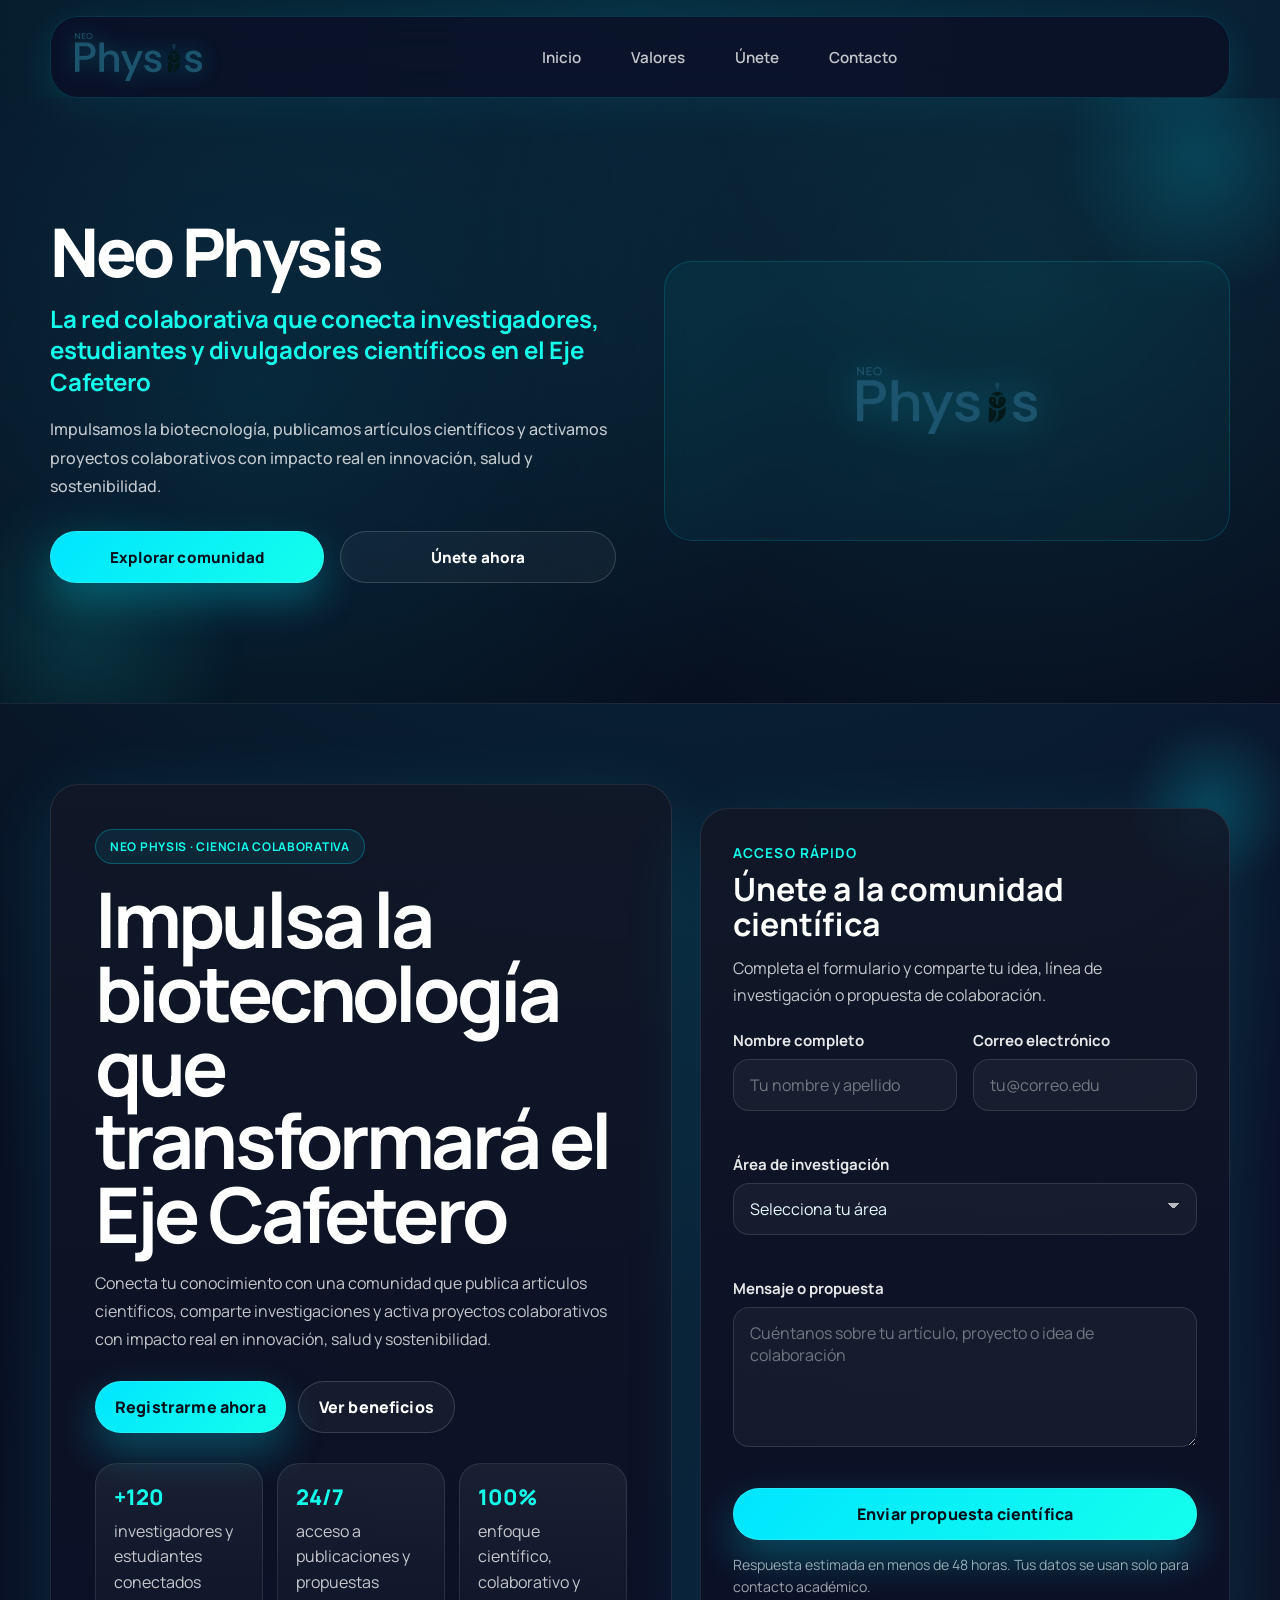
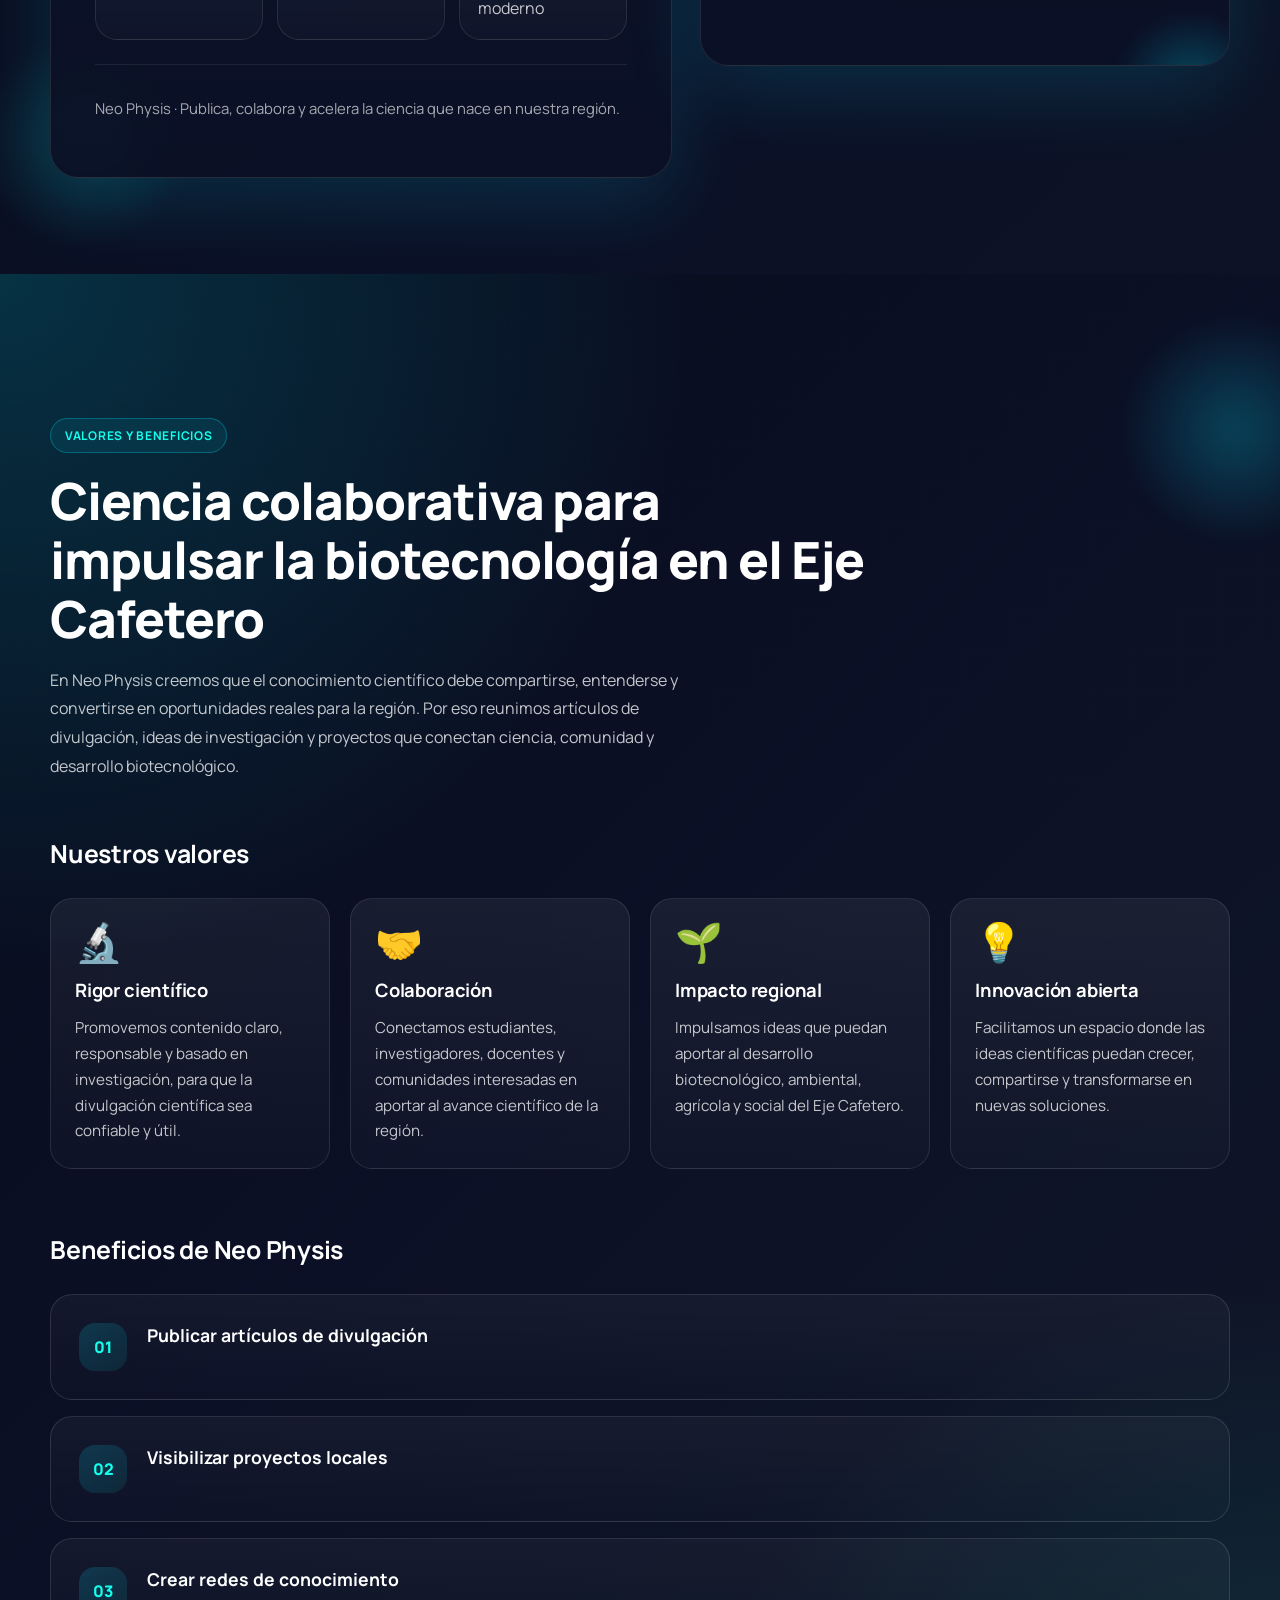
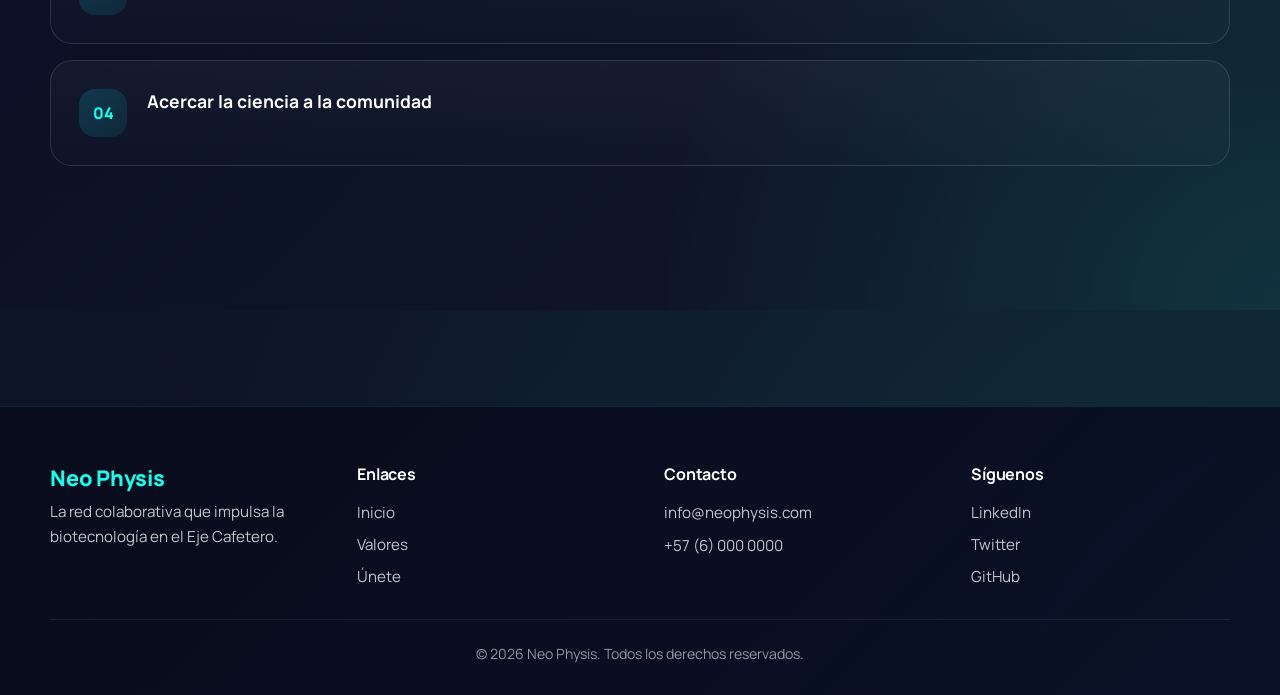
==== commit 4ccfb0e1: "feat: integrate navbar and footer from cami branch" ====
--- a/index.html
+++ b/index.html
@@ -11,6 +11,30 @@
   <link rel="stylesheet" href="styles.css" />
 </head>
 <body>
+  <!-- Navbar -->
+  <header>
+    <nav class="navbar" aria-label="Navegación principal">
+      <div class="navbar__brand">
+        <a href="#inicio">
+          <img src="Logo2.png" alt="Logo Neo Physis - Ciencia colaborativa" class="navbar__logo" />
+        </a>
+      </div>
+      <button class="navbar__toggle" aria-controls="navbar-menu" aria-expanded="false" aria-label="Abrir menú">
+        <span></span>
+        <span></span>
+        <span></span>
+      </button>
+      <div class="navbar__menu" id="navbar-menu">
+        <ul class="navbar__list">
+          <li class="navbar__item"><a href="#inicio" class="navbar__link">Inicio</a></li>
+          <li class="navbar__item"><a href="#valores" class="navbar__link">Valores</a></li>
+          <li class="navbar__item"><a href="#formulario" class="navbar__link">Únete</a></li>
+          <li class="navbar__item"><a href="#contacto" class="navbar__link">Contacto</a></li>
+        </ul>
+      </div>
+    </nav>
+  </header>
+
   <!-- Sección de héroe con logo y propuesta de valor -->
   <main>
     <header class="neo-physis-hero" id="neo-physis-hero" role="banner">
@@ -273,6 +297,42 @@
     </section>
   </main>
 
+  <!-- Footer -->
+  <footer class="site-footer">
+    <div class="footer__container">
+      <div class="footer__grid">
+        <div class="footer__brand">
+          <p class="footer__brand-name">Neo Physis</p>
+          <p class="footer__brand-text">La red colaborativa que impulsa la biotecnología en el Eje Cafetero.</p>
+        </div>
+        <nav class="footer__nav" aria-label="Enlaces de pie de página">
+          <p class="footer__title">Enlaces</p>
+          <ul class="footer__links">
+            <li><a href="#inicio">Inicio</a></li>
+            <li><a href="#valores">Valores</a></li>
+            <li><a href="#formulario">Únete</a></li>
+          </ul>
+        </nav>
+        <div class="footer__contact">
+          <p class="footer__title">Contacto</p>
+          <p class="footer__text">info@neophysis.com</p>
+          <p class="footer__text">+57 (6) 000 0000</p>
+        </div>
+        <div class="footer__social">
+          <p class="footer__title">Síguenos</p>
+          <ul class="footer__social-links">
+            <li><a href="#" aria-label="LinkedIn">LinkedIn</a></li>
+            <li><a href="#" aria-label="Twitter">Twitter</a></li>
+            <li><a href="#" aria-label="GitHub">GitHub</a></li>
+          </ul>
+        </div>
+      </div>
+      <div class="footer__bottom">
+        <p>&copy; 2026 Neo Physis. Todos los derechos reservados.</p>
+      </div>
+    </div>
+  </footer>
+
   <script src="script.js"></script>
 </body>
 </html>
--- a/styles.css
+++ b/styles.css
@@ -1068,3 +1068,292 @@
     gap: 64px;
   }
 }
+
+/* ================================
+   NAVBAR - NEO PHYSIS
+   ================================ */
+
+header {
+  position: sticky;
+  top: 1rem;
+  z-index: 100;
+  display: flex;
+  justify-content: center;
+  padding: 0 1rem;
+  pointer-events: none;
+}
+
+.navbar {
+  position: relative;
+  z-index: 1;
+  display: flex;
+  align-items: center;
+  justify-content: space-between;
+  gap: 2rem;
+  width: 100%;
+  max-width: 1180px;
+  padding: 1rem 1.5rem;
+  background: rgba(11, 16, 38, 0.85);
+  border: 1px solid rgba(0, 229, 255, 0.16);
+  border-radius: var(--radius-xl);
+  box-shadow: 0 12px 36px rgba(0, 229, 255, 0.12);
+  backdrop-filter: blur(20px);
+  pointer-events: auto;
+  transition: transform var(--transition), border-color var(--transition);
+}
+
+.navbar:hover {
+  transform: translateY(-2px);
+  border-color: rgba(0, 229, 255, 0.28);
+}
+
+.navbar__brand {
+  display: flex;
+  align-items: center;
+  flex-shrink: 0;
+}
+
+.navbar__brand a {
+  display: flex;
+  align-items: center;
+}
+
+.navbar__logo {
+  height: 48px;
+  width: auto;
+  object-fit: contain;
+  filter: drop-shadow(0 0 10px rgba(0, 229, 255, 0.25));
+  transition: filter var(--transition);
+}
+
+.navbar__brand:hover .navbar__logo {
+  filter: drop-shadow(0 0 16px rgba(0, 229, 255, 0.4));
+}
+
+.navbar__toggle {
+  display: none;
+  flex-direction: column;
+  border: none;
+  background: transparent;
+  cursor: pointer;
+  padding: 0.5rem;
+  gap: 5px;
+}
+
+.navbar__toggle span {
+  width: 24px;
+  height: 2.5px;
+  background: var(--accent-strong);
+  border-radius: 2px;
+  transition: transform 0.3s ease, opacity 0.3s ease;
+}
+
+.navbar__menu {
+  display: flex;
+  flex: 1;
+  justify-content: center;
+}
+
+.navbar__list {
+  margin: 0;
+  padding: 0;
+  list-style: none;
+  display: flex;
+  gap: 0.5rem;
+}
+
+.navbar__item {
+  display: list-item;
+}
+
+.navbar__link {
+  display: inline-flex;
+  align-items: center;
+  justify-content: center;
+  padding: 0.75rem 1.25rem;
+  text-decoration: none;
+  color: var(--text-muted);
+  font-weight: 600;
+  font-size: 0.95rem;
+  border-radius: 999px;
+  border: 1px solid transparent;
+  transition: all var(--transition);
+}
+
+.navbar__link:hover,
+.navbar__link--active {
+  color: var(--accent-strong);
+  background: rgba(0, 229, 255, 0.12);
+  border-color: rgba(0, 229, 255, 0.24);
+}
+
+.navbar__toggle[aria-expanded="true"] span:nth-child(1) {
+  transform: translateY(8px) rotate(45deg);
+}
+
+.navbar__toggle[aria-expanded="true"] span:nth-child(2) {
+  opacity: 0;
+}
+
+.navbar__toggle[aria-expanded="true"] span:nth-child(3) {
+  transform: translateY(-8px) rotate(-45deg);
+}
+
+.navbar__menu.open {
+  display: flex;
+}
+
+@media (max-width: 768px) {
+  .navbar {
+    gap: 1rem;
+  }
+
+  .navbar__toggle {
+    display: flex;
+  }
+
+  .navbar__menu {
+    display: none;
+    position: absolute;
+    top: 100%;
+    left: 0;
+    right: 0;
+    margin-top: 0.5rem;
+    width: calc(100% + 2rem);
+    flex-direction: column;
+    background: rgba(11, 16, 38, 0.95);
+    border: 1px solid rgba(0, 229, 255, 0.16);
+    border-radius: var(--radius-lg);
+    padding: 1rem;
+    backdrop-filter: blur(20px);
+    box-shadow: 0 12px 36px rgba(0, 0, 0, 0.3);
+  }
+
+  .navbar__menu.open {
+    display: flex;
+  }
+
+  .navbar__list {
+    flex-direction: column;
+    gap: 0;
+    width: 100%;
+  }
+
+  .navbar__link {
+    width: 100%;
+    justify-content: flex-start;
+  }
+}
+
+/* ================================
+   FOOTER - NEO PHYSIS
+   ================================ */
+
+.site-footer {
+  background: linear-gradient(135deg, rgba(7, 11, 26, 0.95), rgba(11, 16, 38, 0.98));
+  border-top: 1px solid rgba(0, 229, 255, 0.12);
+  padding: 56px 20px 32px;
+  margin-top: 96px;
+}
+
+.site-footer::before {
+  content: "";
+  position: absolute;
+  inset: 0;
+  background-image:
+    linear-gradient(rgba(255, 255, 255, 0.02) 1px, transparent 1px),
+    linear-gradient(90deg, rgba(255, 255, 255, 0.02) 1px, transparent 1px);
+  background-size: 42px 42px;
+  opacity: 0.3;
+  pointer-events: none;
+}
+
+.footer__container {
+  position: relative;
+  z-index: 1;
+  max-width: 1180px;
+  margin: 0 auto;
+}
+
+.footer__grid {
+  display: grid;
+  gap: 36px;
+  grid-template-columns: repeat(auto-fit, minmax(240px, 1fr));
+  margin-bottom: 32px;
+}
+
+.footer__brand-name {
+  margin: 0 0 8px;
+  font-size: 1.35rem;
+  font-weight: 800;
+  color: var(--accent-strong);
+  letter-spacing: -0.01em;
+}
+
+.footer__brand-text {
+  margin: 0;
+  color: var(--text-muted);
+  font-size: 0.95rem;
+  line-height: 1.6;
+}
+
+.footer__title {
+  margin: 0 0 16px;
+  font-weight: 700;
+  color: var(--text);
+  font-size: 1rem;
+  letter-spacing: -0.01em;
+}
+
+.footer__links,
+.footer__social-links {
+  margin: 0;
+  padding: 0;
+  list-style: none;
+  display: flex;
+  flex-direction: column;
+  gap: 10px;
+}
+
+.footer__links a,
+.footer__social-links a {
+  color: var(--text-muted);
+  text-decoration: none;
+  font-size: 0.95rem;
+  transition: color var(--transition), margin-left var(--transition);
+}
+
+.footer__links a:hover,
+.footer__social-links a:hover {
+  color: var(--accent-strong);
+  margin-left: 4px;
+}
+
+.footer__text {
+  margin: 0 0 8px;
+  color: var(--text-muted);
+  font-size: 0.95rem;
+  line-height: 1.6;
+}
+
+.footer__text:last-child {
+  margin-bottom: 0;
+}
+
+.footer__bottom {
+  padding-top: 24px;
+  border-top: 1px solid rgba(255, 255, 255, 0.08);
+  text-align: center;
+  color: rgba(255, 255, 255, 0.56);
+  font-size: 0.88rem;
+}
+
+.footer__bottom p {
+  margin: 0;
+}
+
+@media (min-width: 768px) {
+  .footer__grid {
+    gap: 48px;
+  }
+}
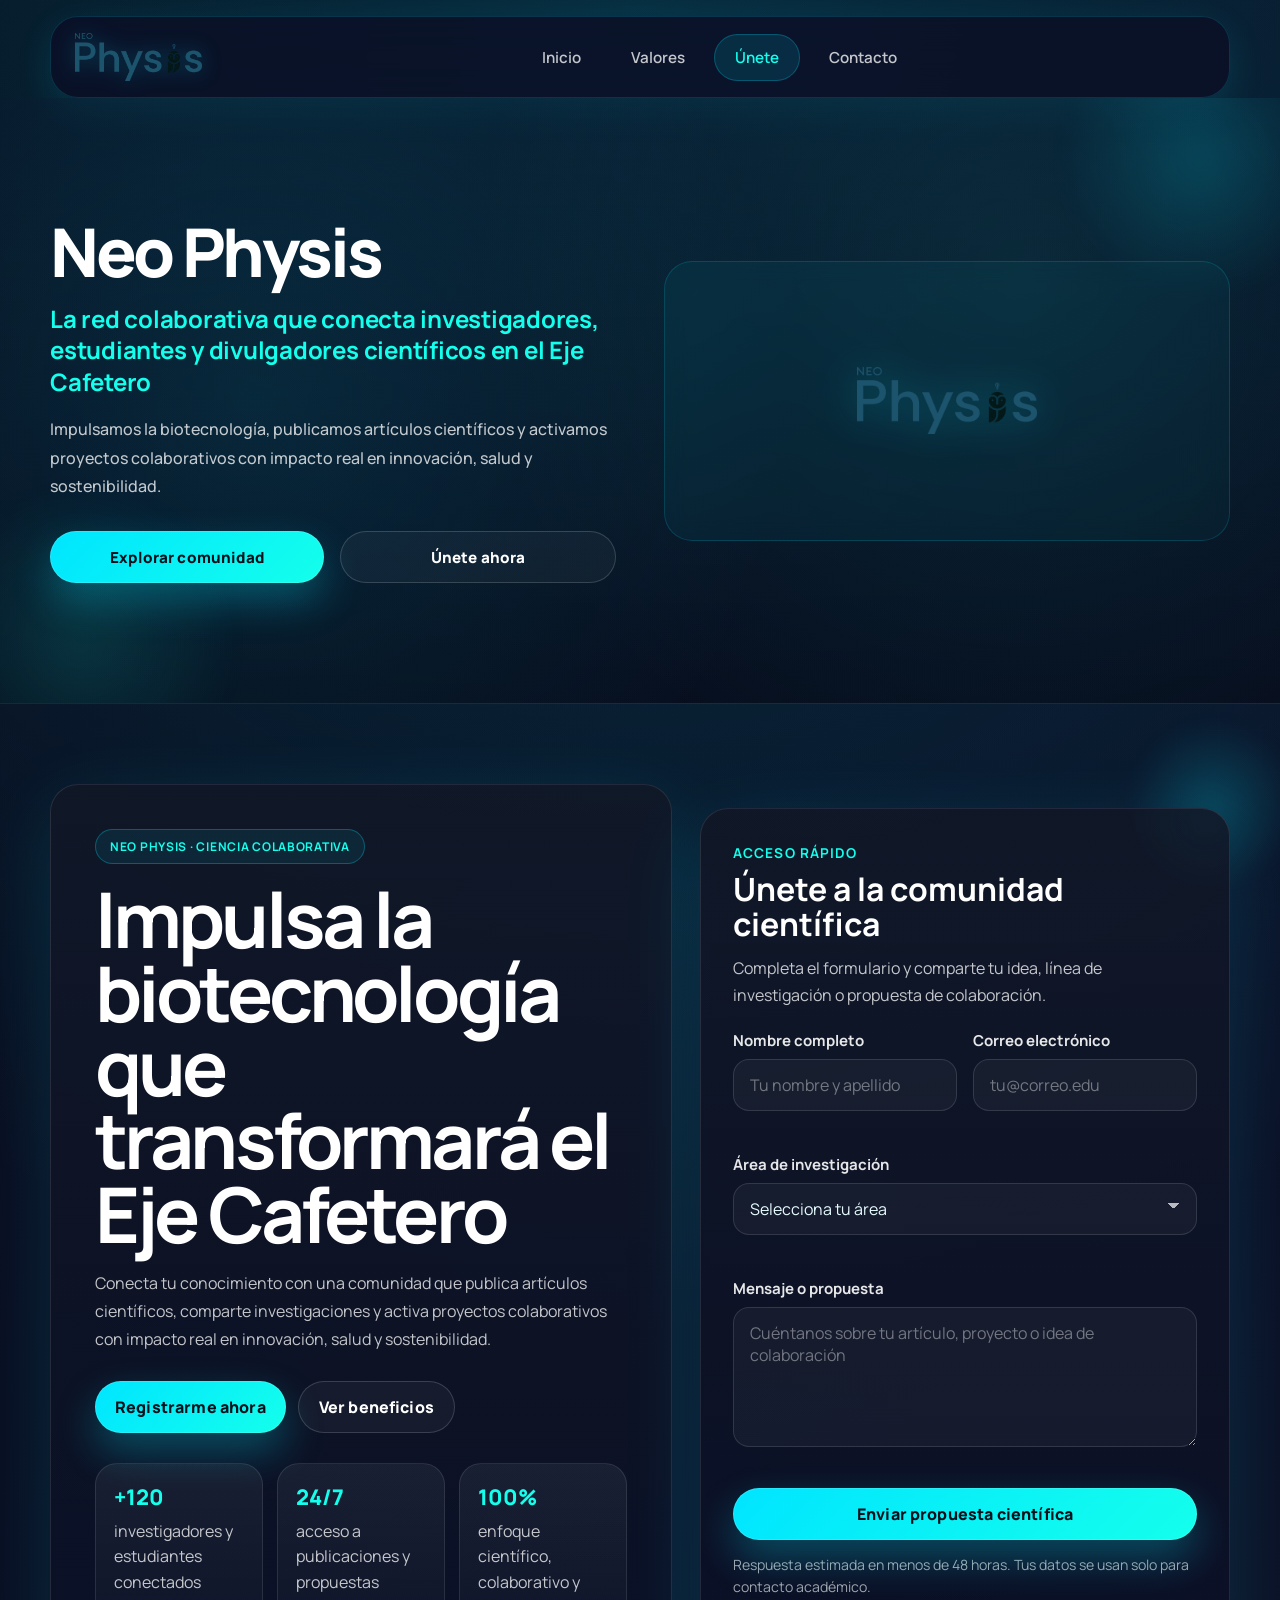
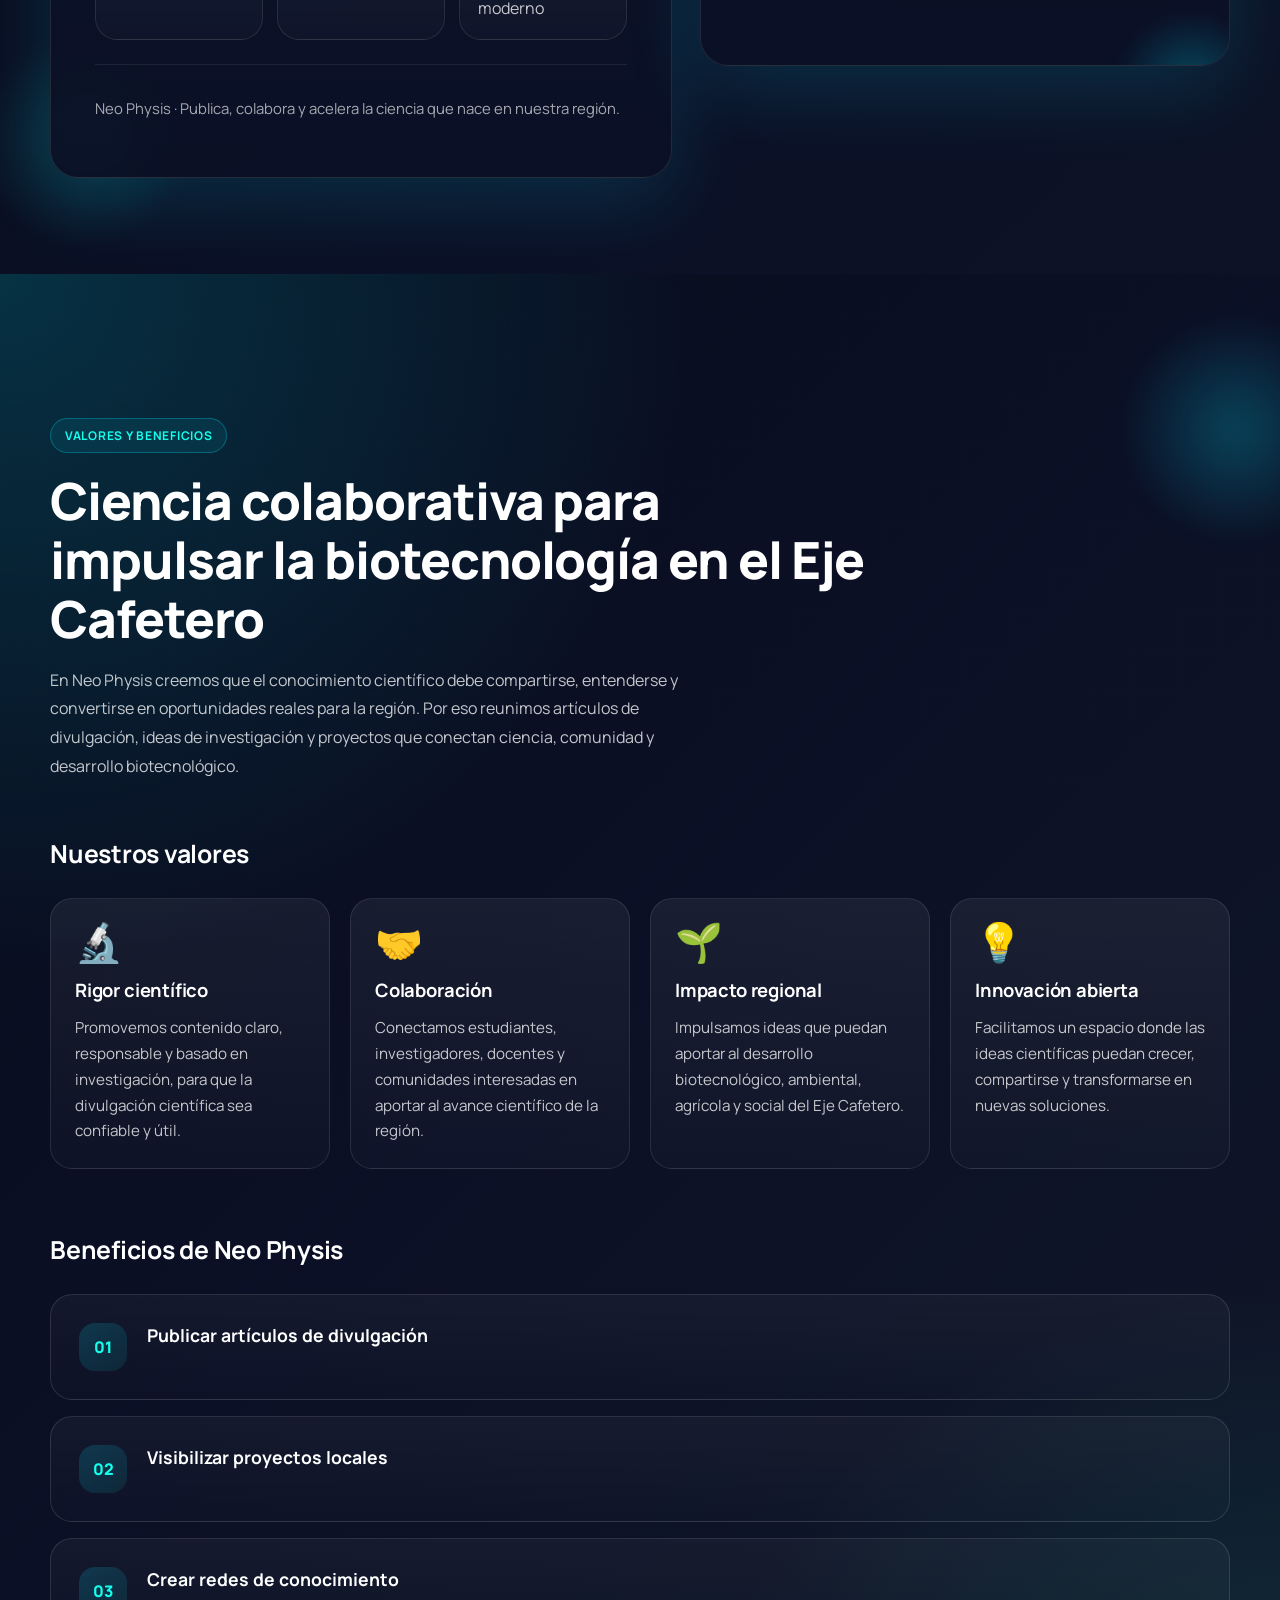
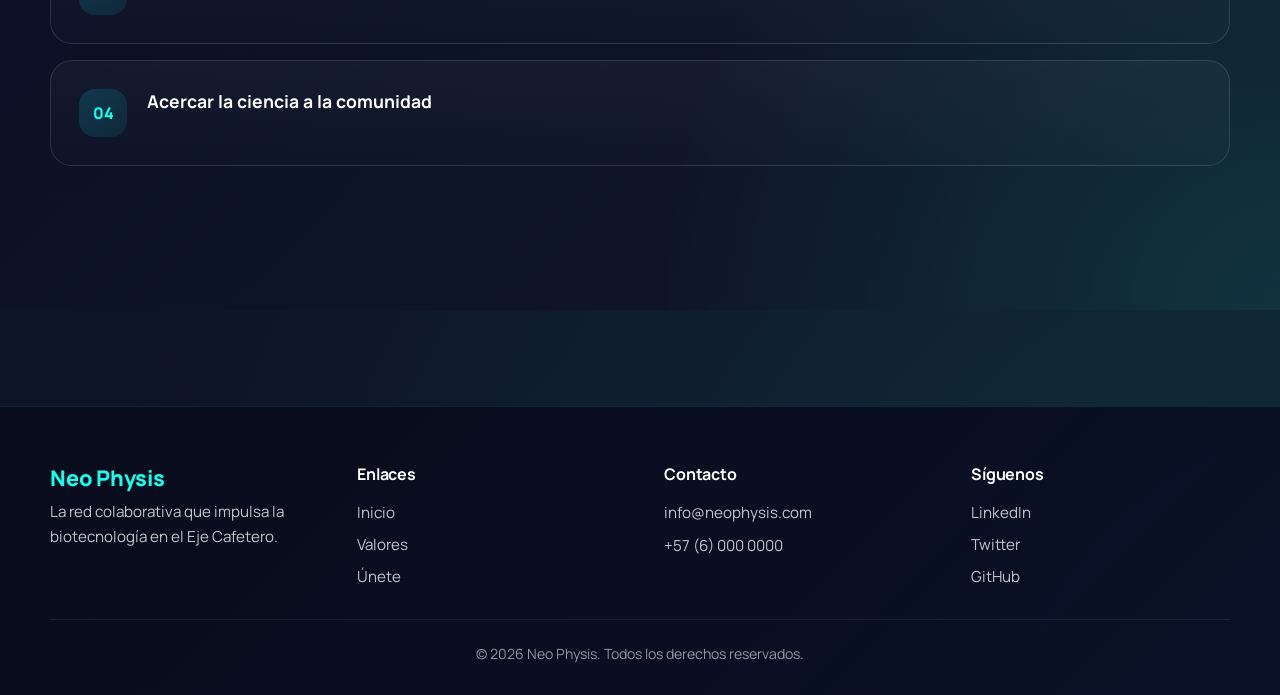
==== commit 1d5ce992: "feat: navbar function added" ====
--- a/index.html
+++ b/index.html
@@ -37,7 +37,7 @@
 
   <!-- Sección de héroe con logo y propuesta de valor -->
   <main>
-    <header class="neo-physis-hero" id="neo-physis-hero" role="banner">
+    <header class="neo-physis-hero" id="inicio" role="banner">
       <div class="neo-physis-hero__container">
         <div class="neo-physis-hero__content">
           <div class="neo-physis-hero__logo-wrapper">
@@ -122,7 +122,7 @@
           </footer>
         </div>
 
-        <div class="neo-physis-form-card">
+        <div class="neo-physis-form-card" id="formulario">
           <div class="neo-physis-form-card__header">
             <span class="neo-physis-form-card__tag">Acceso rápido</span>
             <h2 class="neo-physis-form-card__title">Únete a la comunidad científica</h2>
@@ -178,7 +178,7 @@
     </section>
 
     <!-- Sección de Valores y Beneficios de Neo Physis -->
-    <section class="valores" id="valores-beneficios">
+    <section class="valores" id="valores">
       <div class="valores__contenedor">
 
         <div class="valores__encabezado">
@@ -298,7 +298,7 @@
   </main>
 
   <!-- Footer -->
-  <footer class="site-footer">
+  <footer class="site-footer" id="contacto">
     <div class="footer__container">
       <div class="footer__grid">
         <div class="footer__brand">
